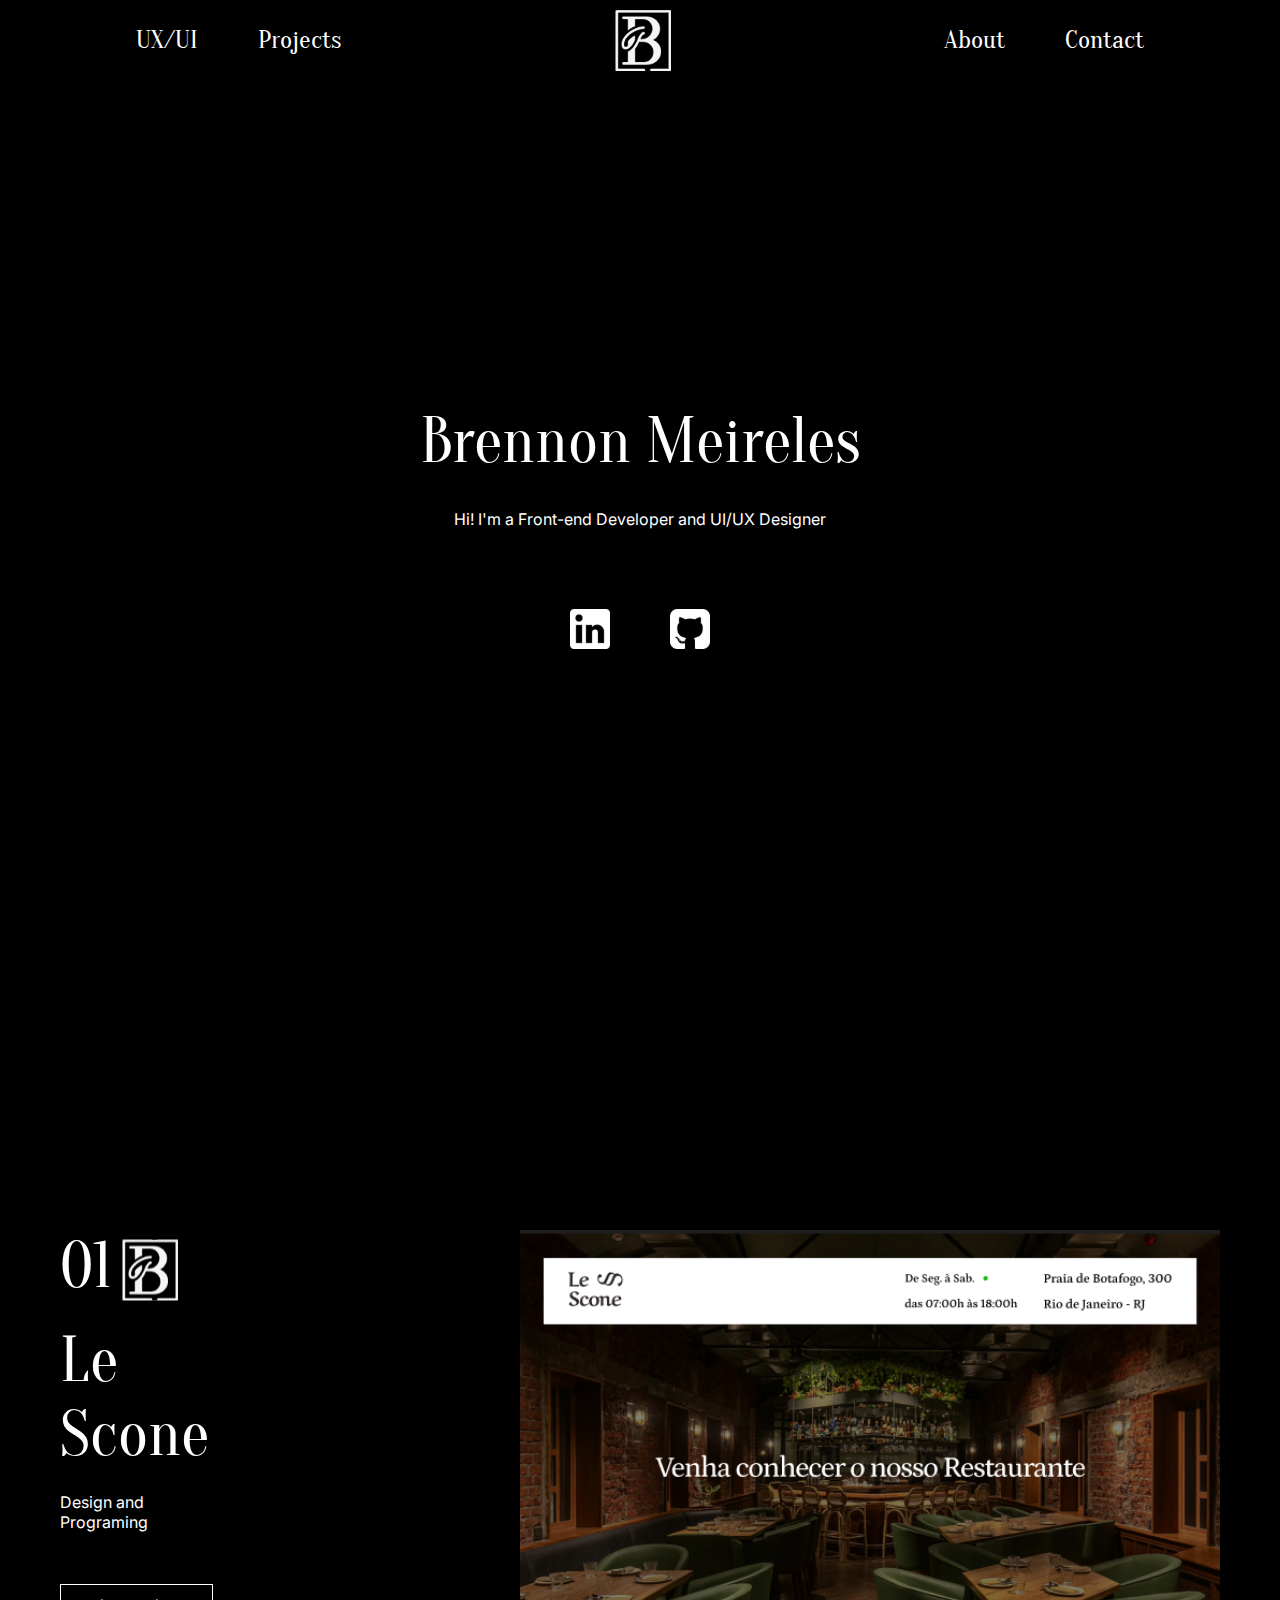
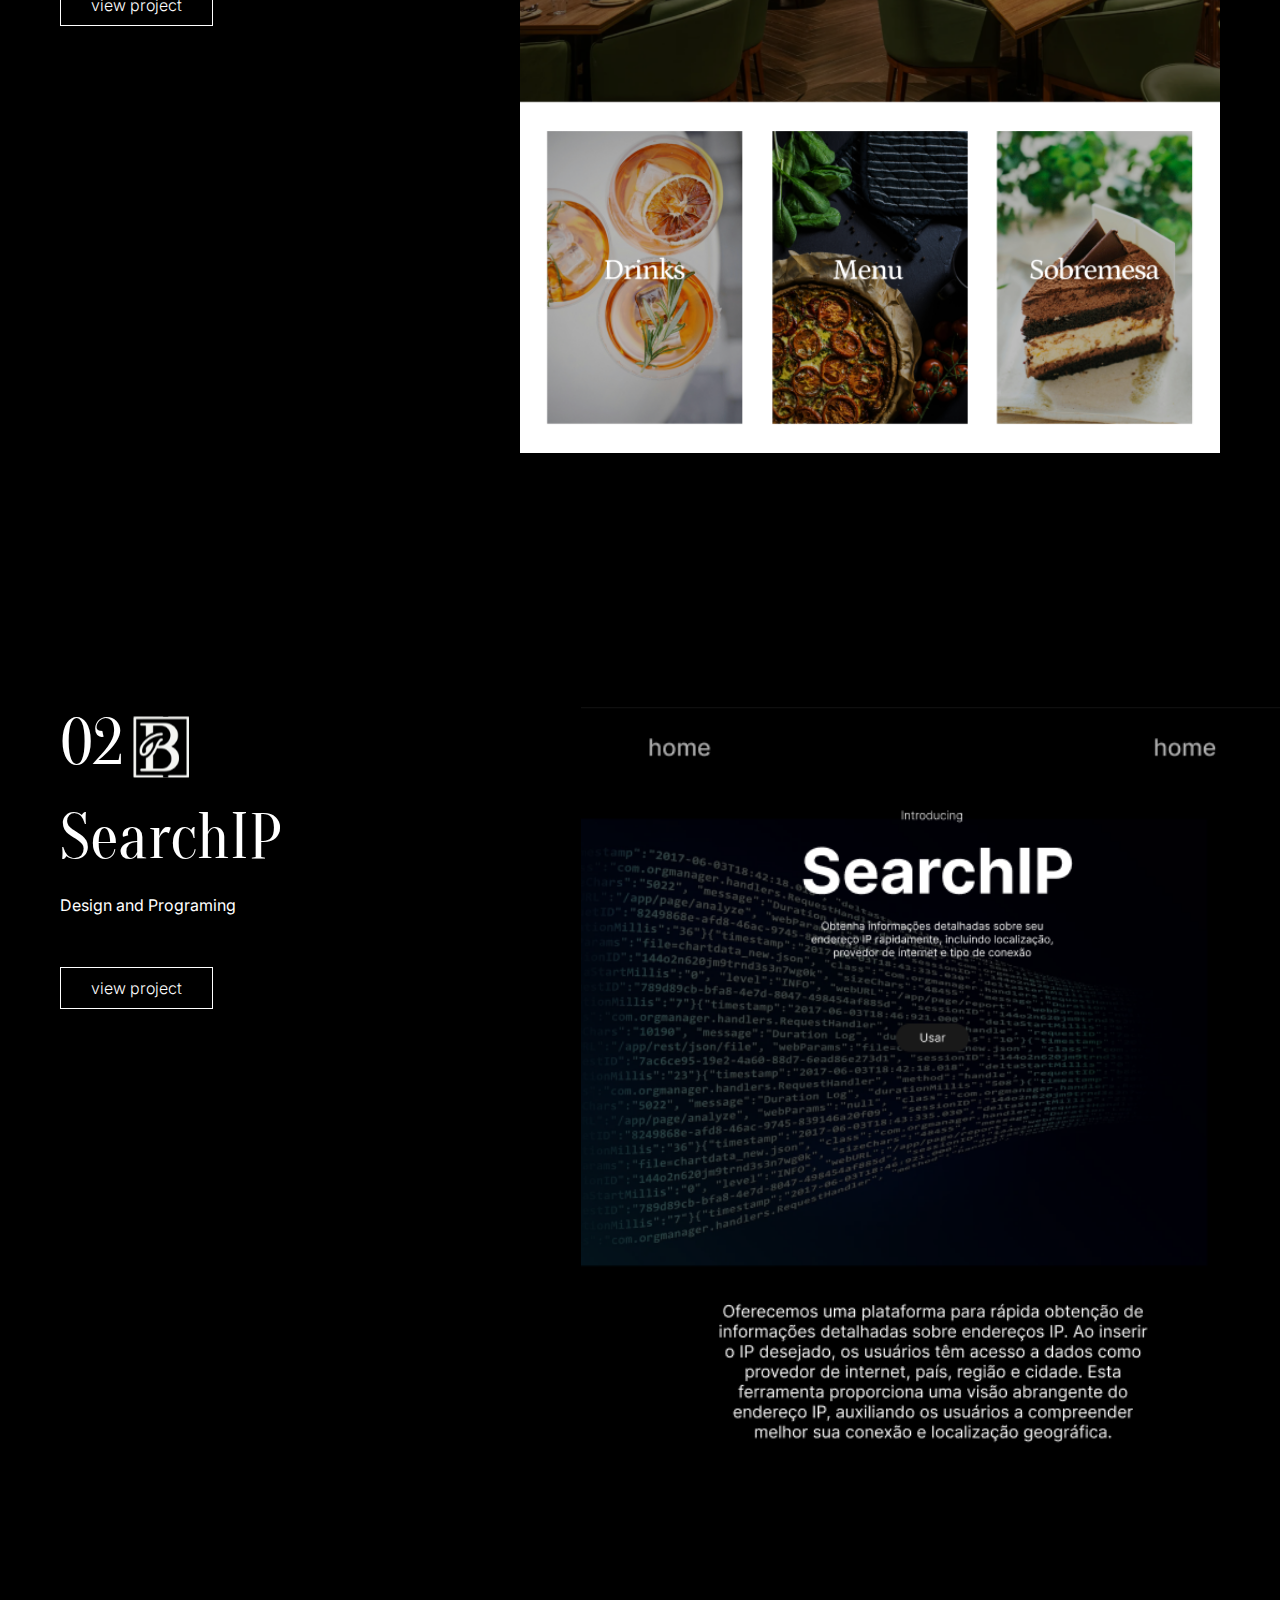
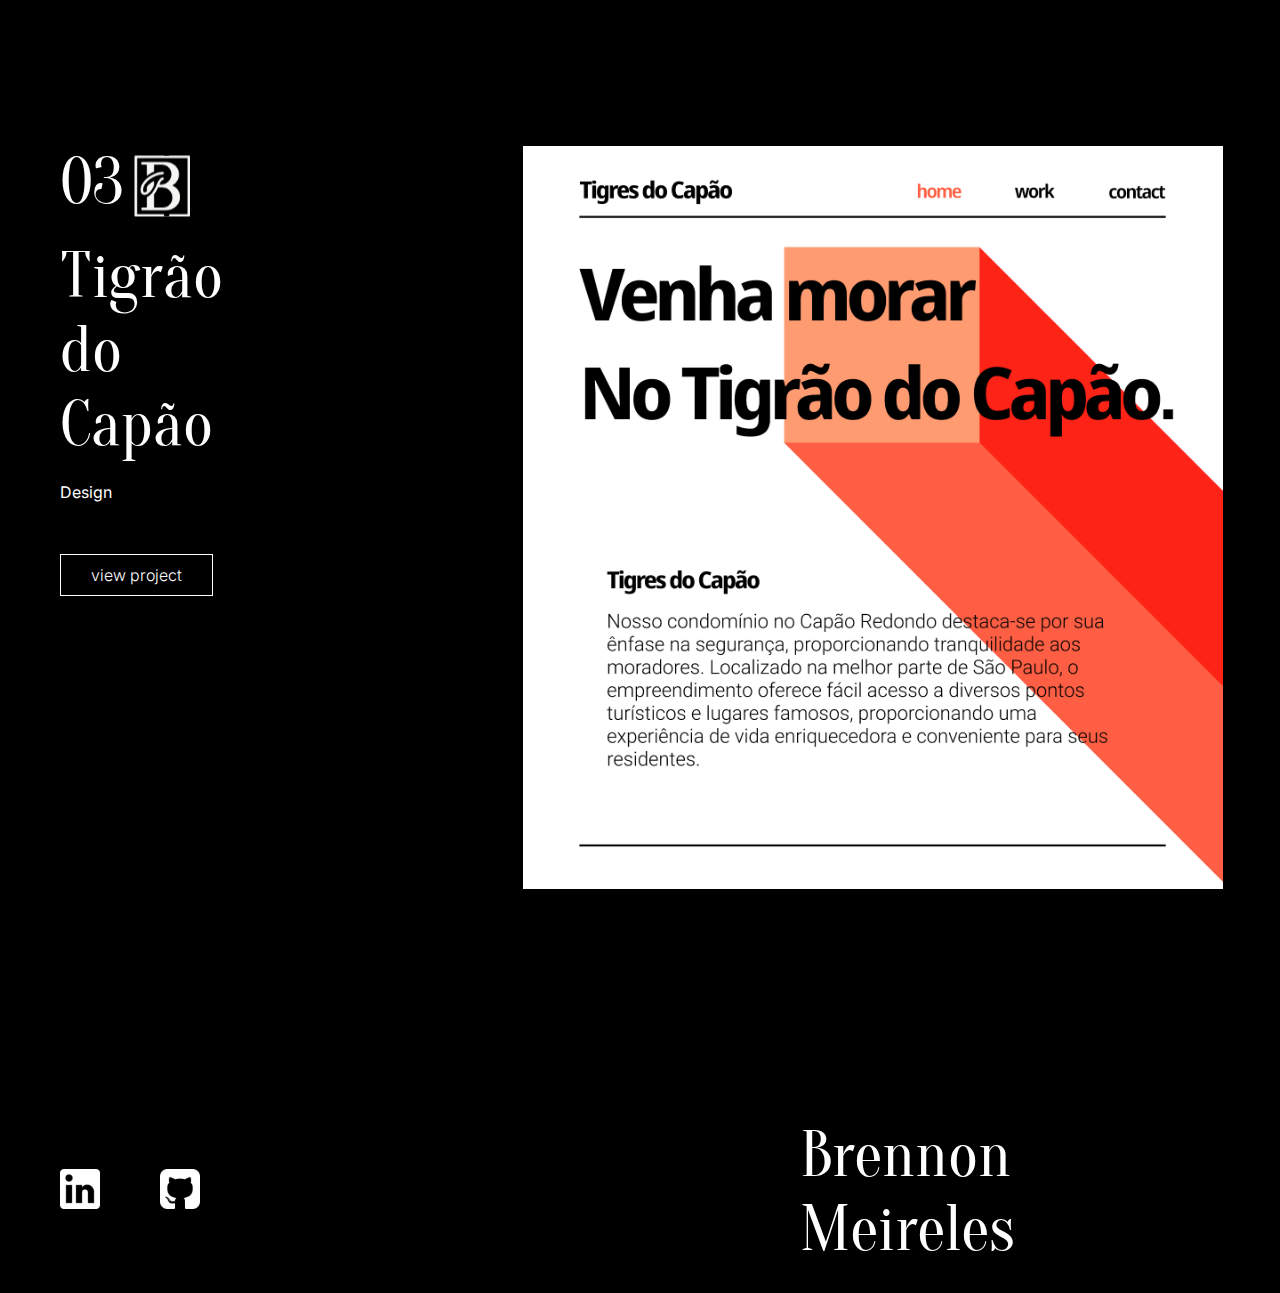
==== index.html @ 011c8585 "style: greater spacing between projects" ====
<!DOCTYPE html>
<html lang="pt-br">
<head>
    <meta charset="UTF-8">
    <meta name="viewport" content="width=device-width, initial-scale=1.0">
    <link rel="stylesheet" href="./src/css/style.css">
    <title>Brennon Meireles</title>
</head>
<body>
    <header>
        <nav>
            <ul>
                <li><a href="">UX/UI</a></li>
                <li><a href="">Projects</a></li>
            </ul>

            <img src="./src/img/logo B 1.svg" alt="logo B">

            <ul>
                <li><a href="about.html">About</a></li>
                <li><a href="">Contact</a></li>
            </ul>
        </nav>
        <section>
            <h1>Brennon Meireles</h1>
            <h4>Hi! I'm a Front-end Developer and UI/UX Designer</h4>
            <div class="img-contact">
                <a href="https://www.linkedin.com/in/brennon-meireles/" target="_blank"><img src="./src/img/linkedin-logo-white 2.svg" alt="linkedin logo"></a>
                <a href="https://github.com/BrennonMeireles"            target="_blank"><img src="./src/img/github-logo-white-2 1.svg" alt="logo github"></a>  
            </div>
        </section>
        <div class="overlay"></div>    <!-- mascara para escureecer o background -->
    </header>
    <main>
        <article>
            <section>
                <div class="project-text">
                    <div class="project-number">
                        <h2>01</h2>
                        <img src="./src/img/logo B 1.svg" alt="logo B">
                    </div>
                    <h2>Le Scone</h2>
                    <h4>Design and Programing</h4>
                    <button>view project</button>
                </div>
                <div class="print-project">
                    <img src="/src/img/le-scone-print.png" alt="print do site le-scone">
                </div>
            </section>
            <section>
                <div class="project-text">
                    <div class="project-number">
                        <h2>02</h2>
                        <img src="./src/img/logo B 1.svg" alt="logo B">
                    </div>
                    <h2>SearchIP</h2>
                    <h4>Design and Programing</h4>
                    <button>view project</button>
                </div>
                <div class="print-project">
                    <img src="/src/img/searchip-print.png" alt="print do site SearchIP">
                </div>
            </section>
            <section>
                <div class="project-text">
                    <div class="project-number">
                        <h2>03</h2>
                        <img src="./src/img/logo B 1.svg" alt="logo B">
                    </div>
                    <h2>Tigrão do Capão</h2>
                    <h4>Design</h4>
                    <button>view project</button>
                </div>
                <div class="print-project">
                    <img src="/src/img/tigrao-print.png" alt="print do site tigão do capão">
                </div>
            </section>
        </article>
    </main>
    <footer>
        <div class="img-contact">
            <a href="https://www.linkedin.com/in/brennon-meireles/" target="_blank"><img src="./src/img/linkedin-logo-white 2.svg" alt="linkedin logo"></a>
            <a href="https://github.com/BrennonMeireles"            target="_blank"><img src="./src/img/github-logo-white-2 1.svg" alt="logo github"></a>  
        </div>

        <h1>Brennon Meireles</h1>
    </footer>
</body>
</html>
---- src/css/style.css ----
/* fonts */
@import url('https://fonts.googleapis.com/css2?family=Oranienbaum&display=swap');
@import url('https://fonts.googleapis.com/css2?family=Inter:wght@100..900&family=Oranienbaum&display=swap');

*{
    margin: 0;
    padding: 0;
    box-sizing: border-box;
}

body {
    background-color: #000; 
}

/* navbar */

nav{
    display: flex;
    height: 80px;
    justify-content: space-around;
    align-items: center;
    background-color: rgba(0, 0, 0, 0.3);
    position: relative;
    z-index: 2;
}

ul{
    display: flex;
    justify-content: space-around;
    gap: 60px;
}

li , a {
    list-style: none;
    color: #fff;
    font-family: "Oranienbaum", serif;
    font-size: 26px;
    text-decoration: none;
}

/* estilo do inicio da pg */

header {
    background-image: url(/src/img/fundo-abstrato-tinta-mascararondas-azuis.gif);
    background-position: center;
    background-repeat: no-repeat;
    background-size: cover;
    position: relative;
    z-index: 1;
    margin-bottom: 100px;
}

/* mascara para escurecer o gif */
.overlay {
    position: absolute;
    top: 0;
    left: 0;
    width: 100%;
    height: 100%;
    background-color: rgba(0, 0, 0, 0.5);
    z-index: 1;
}

header > section {
    display: flex;
    flex-direction: column;
    justify-content: center;
    align-items: center;
    height: 100vh;
    position: relative;
    z-index: 3;
}

section > h1 {
    color: #fff;
    font-size: 64px;
    font-family: "Oranienbaum", serif;
    font-weight: 400;
    padding-bottom: 30px;
}

section > h4 {
    color: #fff;
    font-size: 16px;
    font-family: "Inter", sans-serif;
    font-weight: 400;
    padding-bottom: 80px;
}

.img-contact {
    display: flex;
    gap: 60px;
}


/* projetos */
article > section {
    display: flex;
    padding: 150px 60px 100px 60px;
    gap: 300px;
}

.project-number {
    display: flex;
    gap: 10px;
}

.project-number img {
    padding-bottom: 14px;
}

.project-number > h2 {
    color: #fff;
    font-size: 64px;
    font-family: "Oranienbaum", serif;
    font-weight: 400;
    padding-bottom: 20px;
}

.project-text > h2, h4 {
    color: #fff;
}

.project-text > h2 {
    font-size: 64px;
    font-family: "Oranienbaum", serif;
    font-weight: 400;
    padding-bottom: 20px;
}

.project-text > h4 {
    font-size: 16px;
    font-family: "Inter", sans-serif;
    font-weight: 400;
    padding-bottom: 20px;
}

.print-project img {
    width: 700px;
    height: auto;
}

/* botao */
button {
    display: inline-block;
    padding: 10px 30px; 
    border: 0.1em solid #fff;
    margin: 2em 0.3em 0.3em 0;
    background-color: rgb(0, 0, 0, 0);
    box-sizing: border-box;
    
    text-decoration: none;
    font-family: "Inter", sans-serif;
    font-size: 16px;
    font-weight: 300;
  
    color: #fff;
    text-align: center;
    transition: all 0.3s;
}
  
button:hover {
    color: #000;
    background-color: #fff;
}

footer{
    display: flex;
    align-items: center;
    padding: 60px;
    gap: 600px;
    height: 200px;
    background-image: url(/src/img/fundo-abstrato-tinta-mascararondas-azuis.gif);
    background-position: center;
    background-repeat: no-repeat;
    background-size: cover;
    margin-top: 100px;
}

footer > h1 {
    color: #fff;
    font-family: "Oranienbaum", serif;
    font-weight: 400;
    font-size: 64px;
}
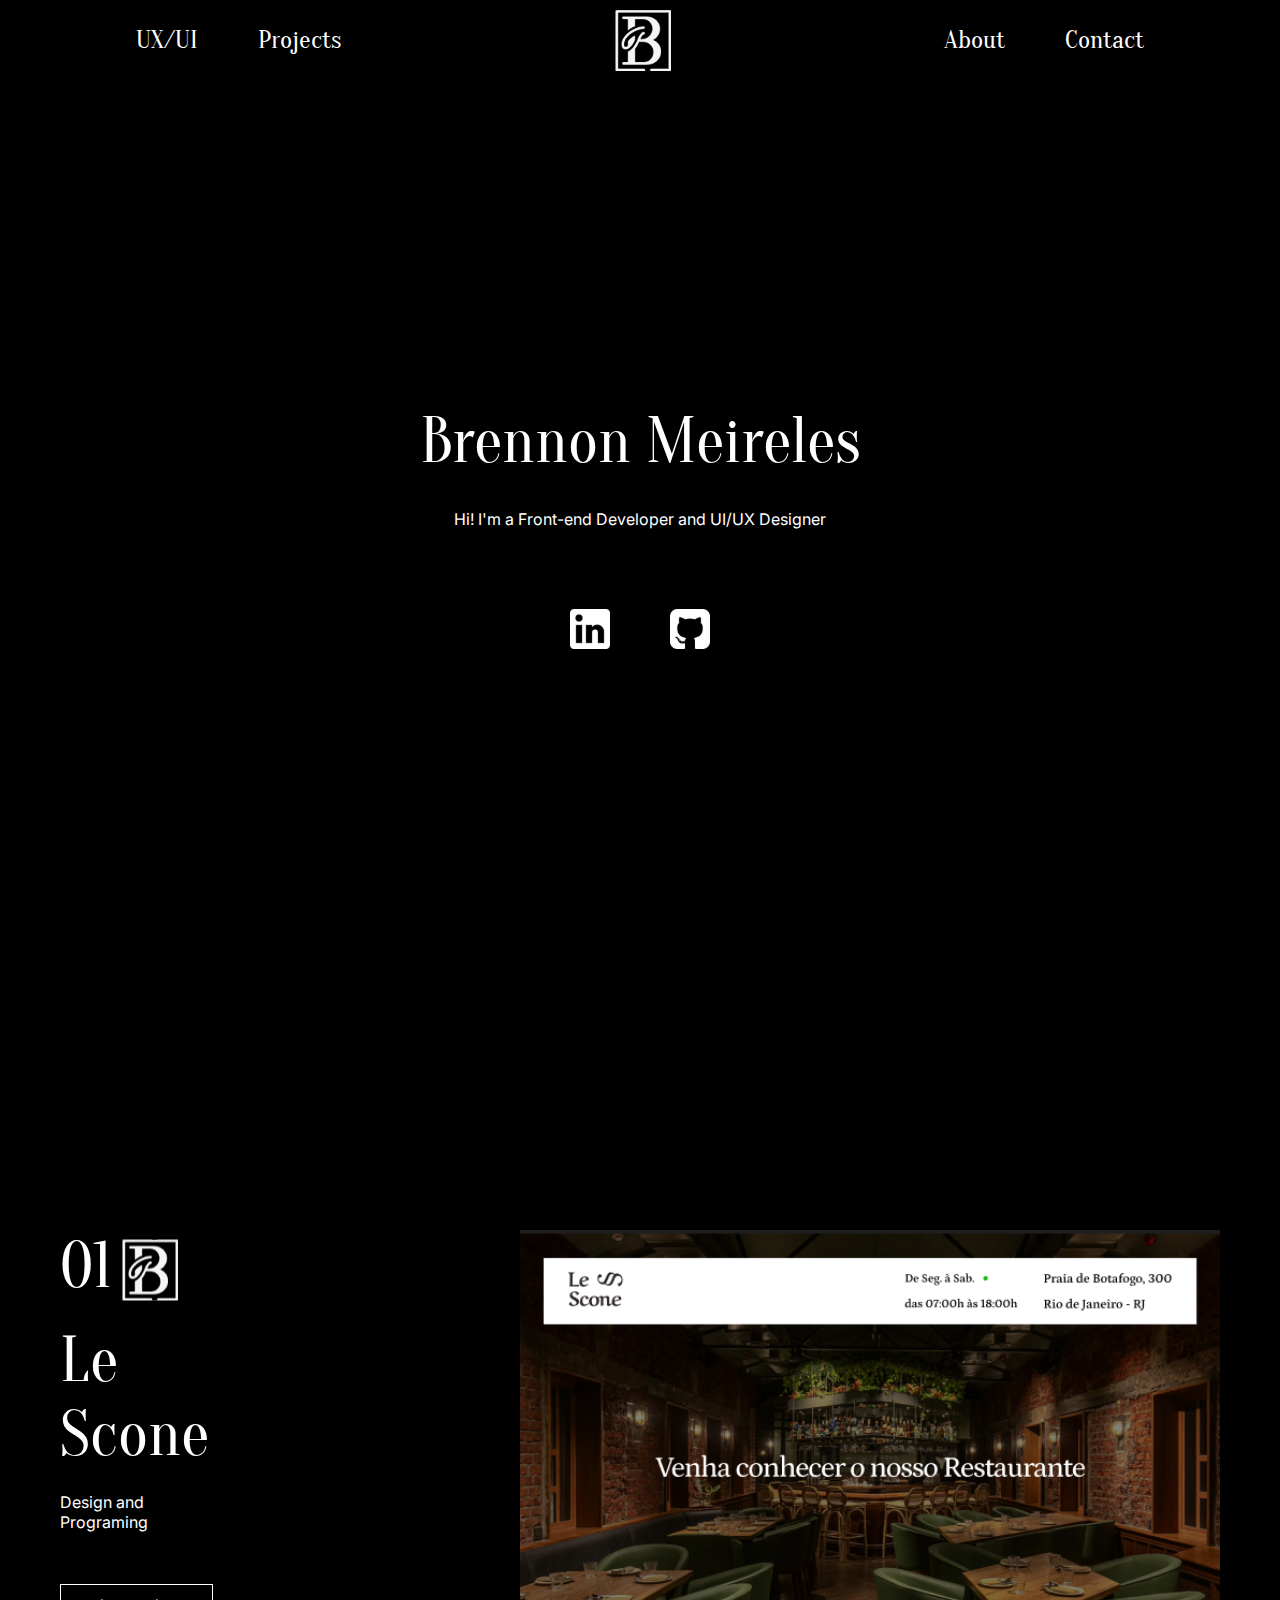
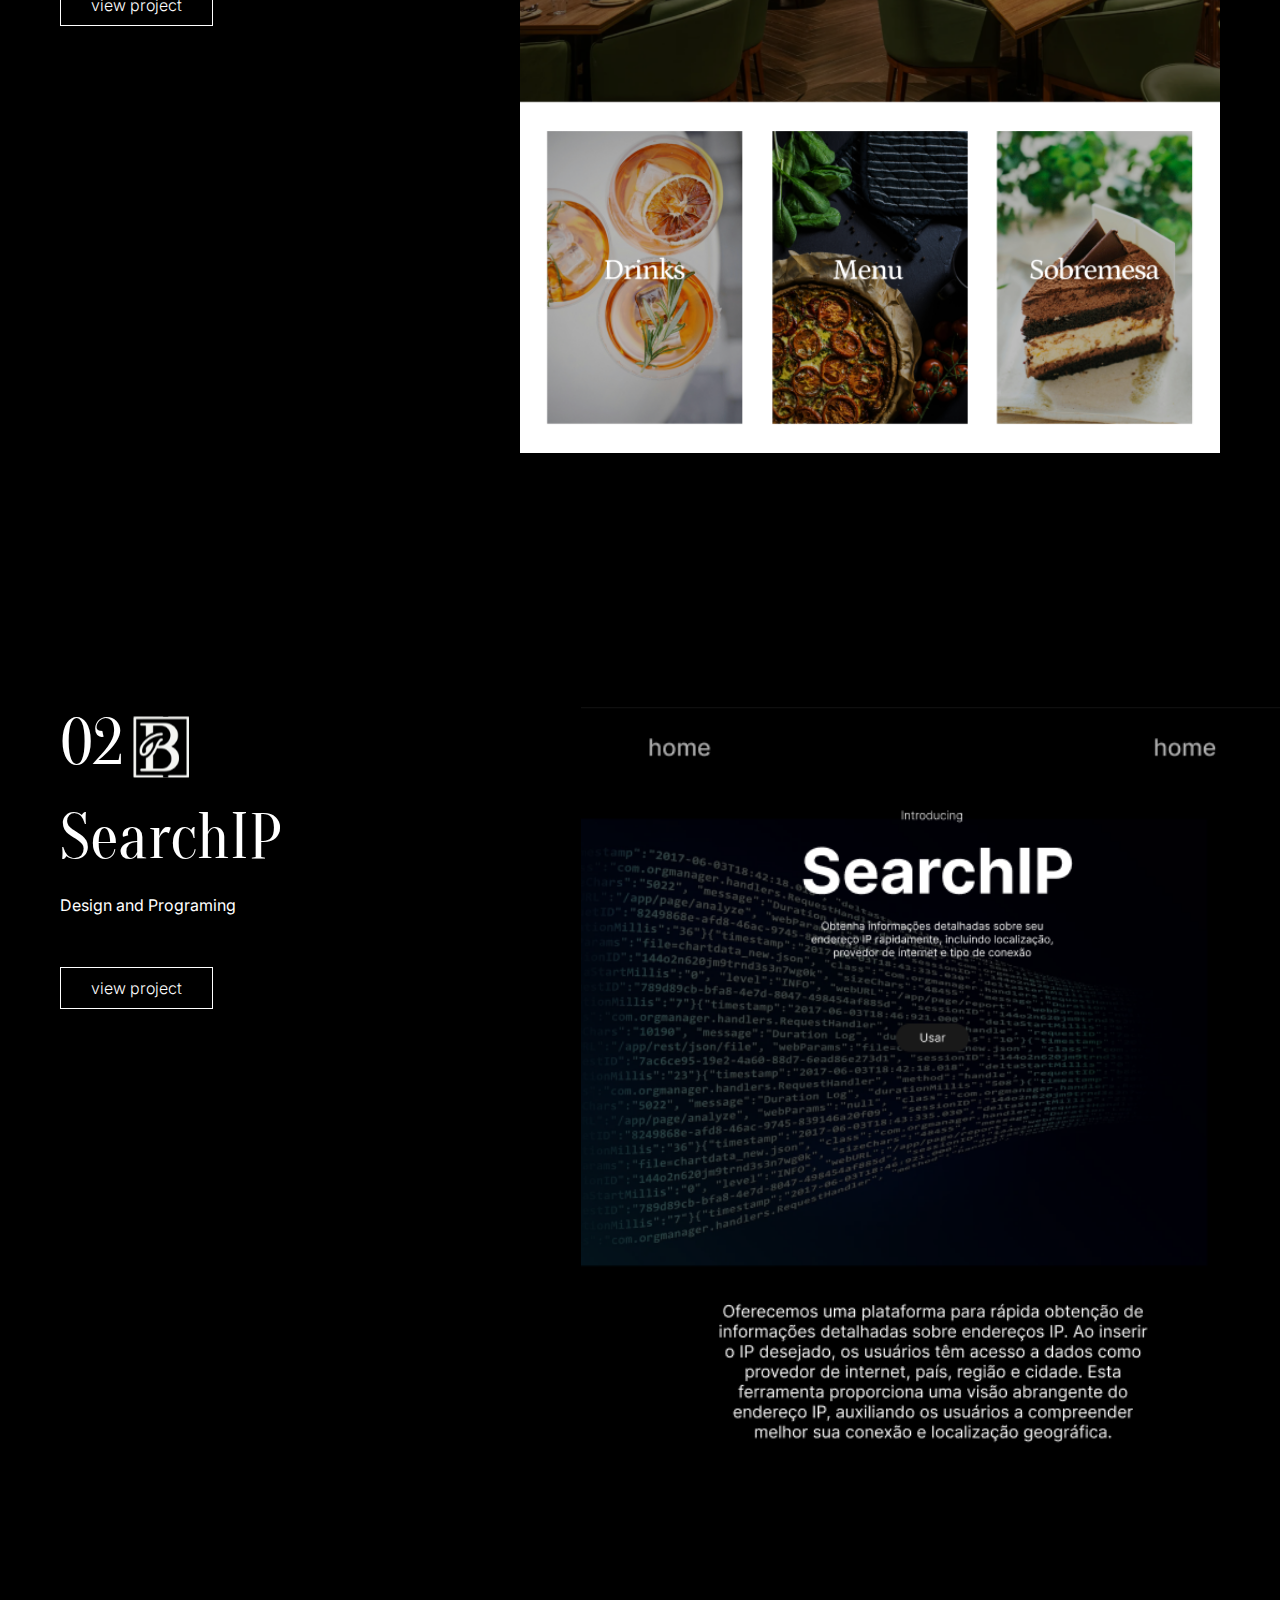
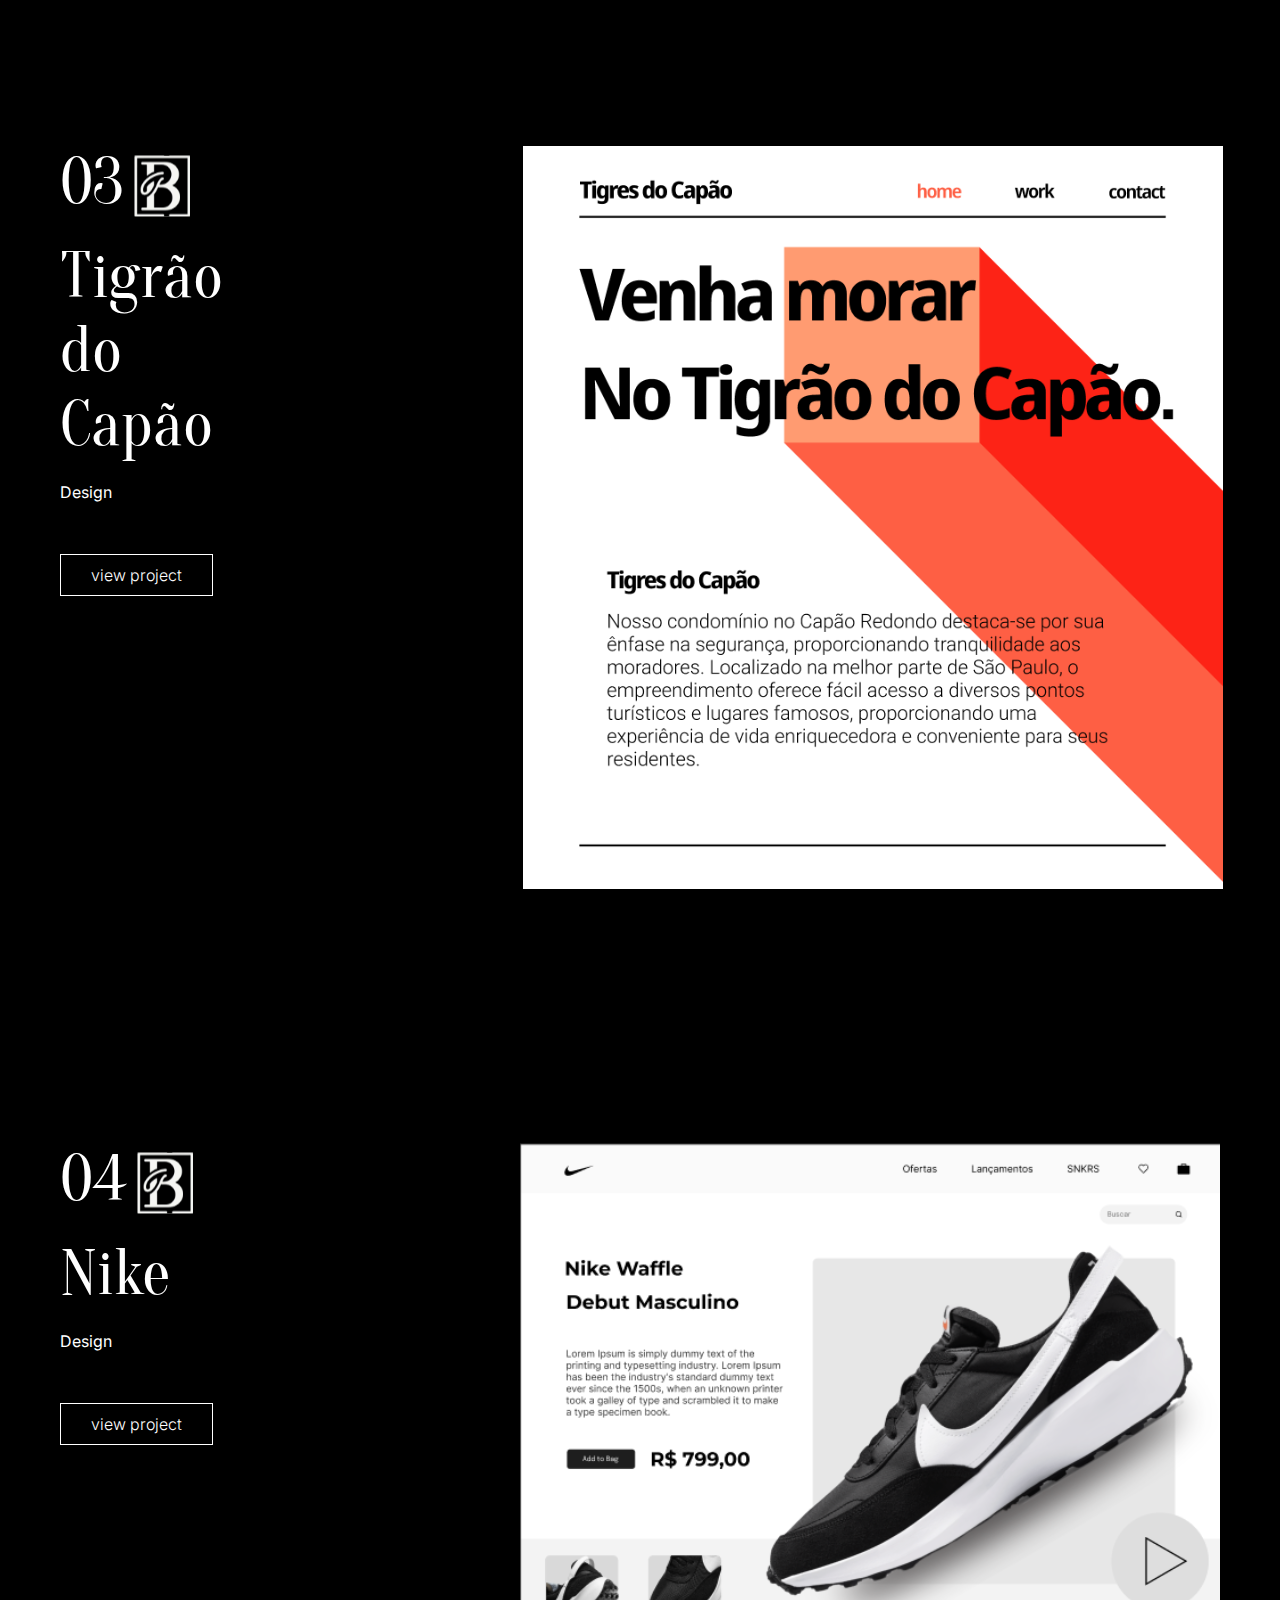
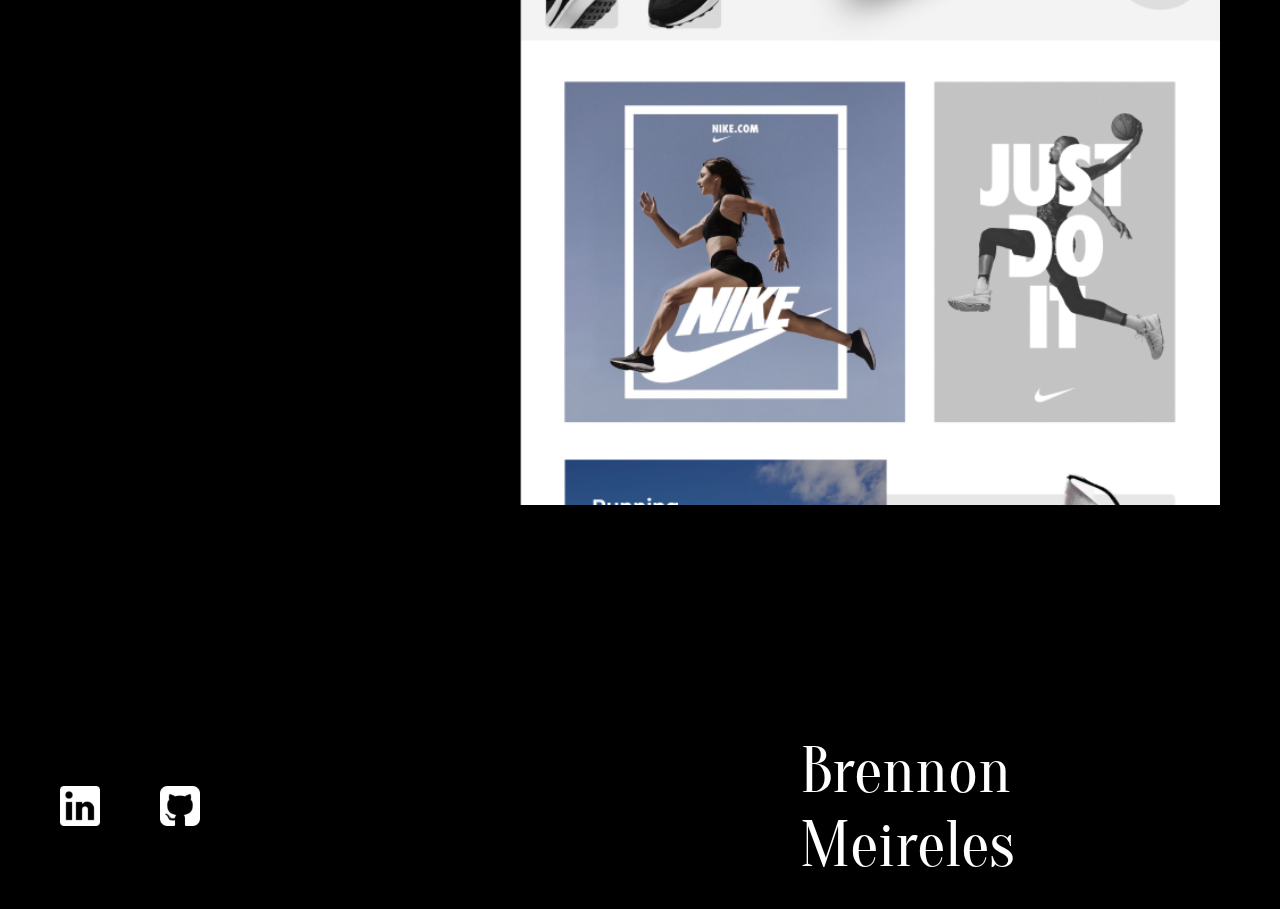
==== commit 48c8796c: "feat: created responsve" ====
--- a/index.html
+++ b/index.html
@@ -75,6 +75,20 @@
                     <img src="/src/img/tigrao-print.png" alt="print do site tigão do capão">
                 </div>
             </section>
+            <section>
+                <div class="project-text">
+                    <div class="project-number">
+                        <h2>04</h2>
+                        <img src="./src/img/logo B 1.svg" alt="logo B">
+                    </div>
+                    <h2>Nike</h2>
+                    <h4>Design</h4>
+                    <button>view project</button>
+                </div>
+                <div class="print-project">
+                    <img src="/src/img/nike-print.svg" alt="print do site Nike">
+                </div>
+            </section>
         </article>
     </main>
     <footer>
@@ -82,7 +96,6 @@
             <a href="https://www.linkedin.com/in/brennon-meireles/" target="_blank"><img src="./src/img/linkedin-logo-white 2.svg" alt="linkedin logo"></a>
             <a href="https://github.com/BrennonMeireles"            target="_blank"><img src="./src/img/github-logo-white-2 1.svg" alt="logo github"></a>  
         </div>
-
         <h1>Brennon Meireles</h1>
     </footer>
 </body>
--- a/src/css/style.css
+++ b/src/css/style.css
@@ -14,7 +14,7 @@
 
 /* navbar */
 
-nav{
+nav {
     display: flex;
     height: 80px;
     justify-content: space-around;
@@ -24,7 +24,7 @@
     z-index: 2;
 }
 
-ul{
+nav > ul {
     display: flex;
     justify-content: space-around;
     gap: 60px;
@@ -96,6 +96,7 @@
 /* projetos */
 article > section {
     display: flex;
+    justify-content: space-between;
     padding: 150px 60px 100px 60px;
     gap: 300px;
 }
@@ -167,6 +168,7 @@
 footer{
     display: flex;
     align-items: center;
+    justify-content: space-between;
     padding: 60px;
     gap: 600px;
     height: 200px;
@@ -184,3 +186,94 @@
     font-size: 64px;
 }
 
+@media only screen and (min-width: 1400px) {
+    .print-project img {
+        width: 800px;
+    }
+}
+
+@media only screen and (max-width: 600px) {
+    
+    nav > img {
+        width: 40px;
+    }
+
+    nav {
+        padding: 10px;
+    }
+
+    nav > ul {
+        gap: 30px;
+    }
+    
+    li , a {
+        font-size: 16px;
+    }
+
+    section > h1 {
+        font-size: 48px;
+        padding-bottom: 30px;
+    }
+    
+    section > h4 {
+        font-size: 12px;
+        padding-bottom: 80px;
+    }
+    
+    .img-contact {
+        display: flex;
+        gap: 60px;
+    }
+
+    article > section {
+        flex-direction: column;
+        justify-content: center;
+        align-items: center;
+        padding: 60px 30px;
+        gap: 100px;
+    }
+
+    .project-number img {
+        width: 40px;
+    }
+    
+    .project-number > h2 {
+        font-size: 48px;
+    }
+
+    .print-project img {
+        width: 320px;
+    }
+
+    .project-text > h2 {
+        font-size: 48px;
+        padding-bottom: 20px;
+    }
+
+    .project-text {
+        display: flex;
+        flex-direction: column;
+        justify-content: center;
+        align-items: center;
+    }
+
+    footer{
+        width: 100%;
+        padding: 30px;
+        gap: 0;
+        height: 100px;
+        margin-top: 50px;
+    }
+    
+    footer > h1 {
+        font-size: 20px;
+    }
+
+    footer > .img-contact {
+        gap: 30px;
+    }
+
+    footer > .img-contact img {
+        width: 30px;
+    }
+}
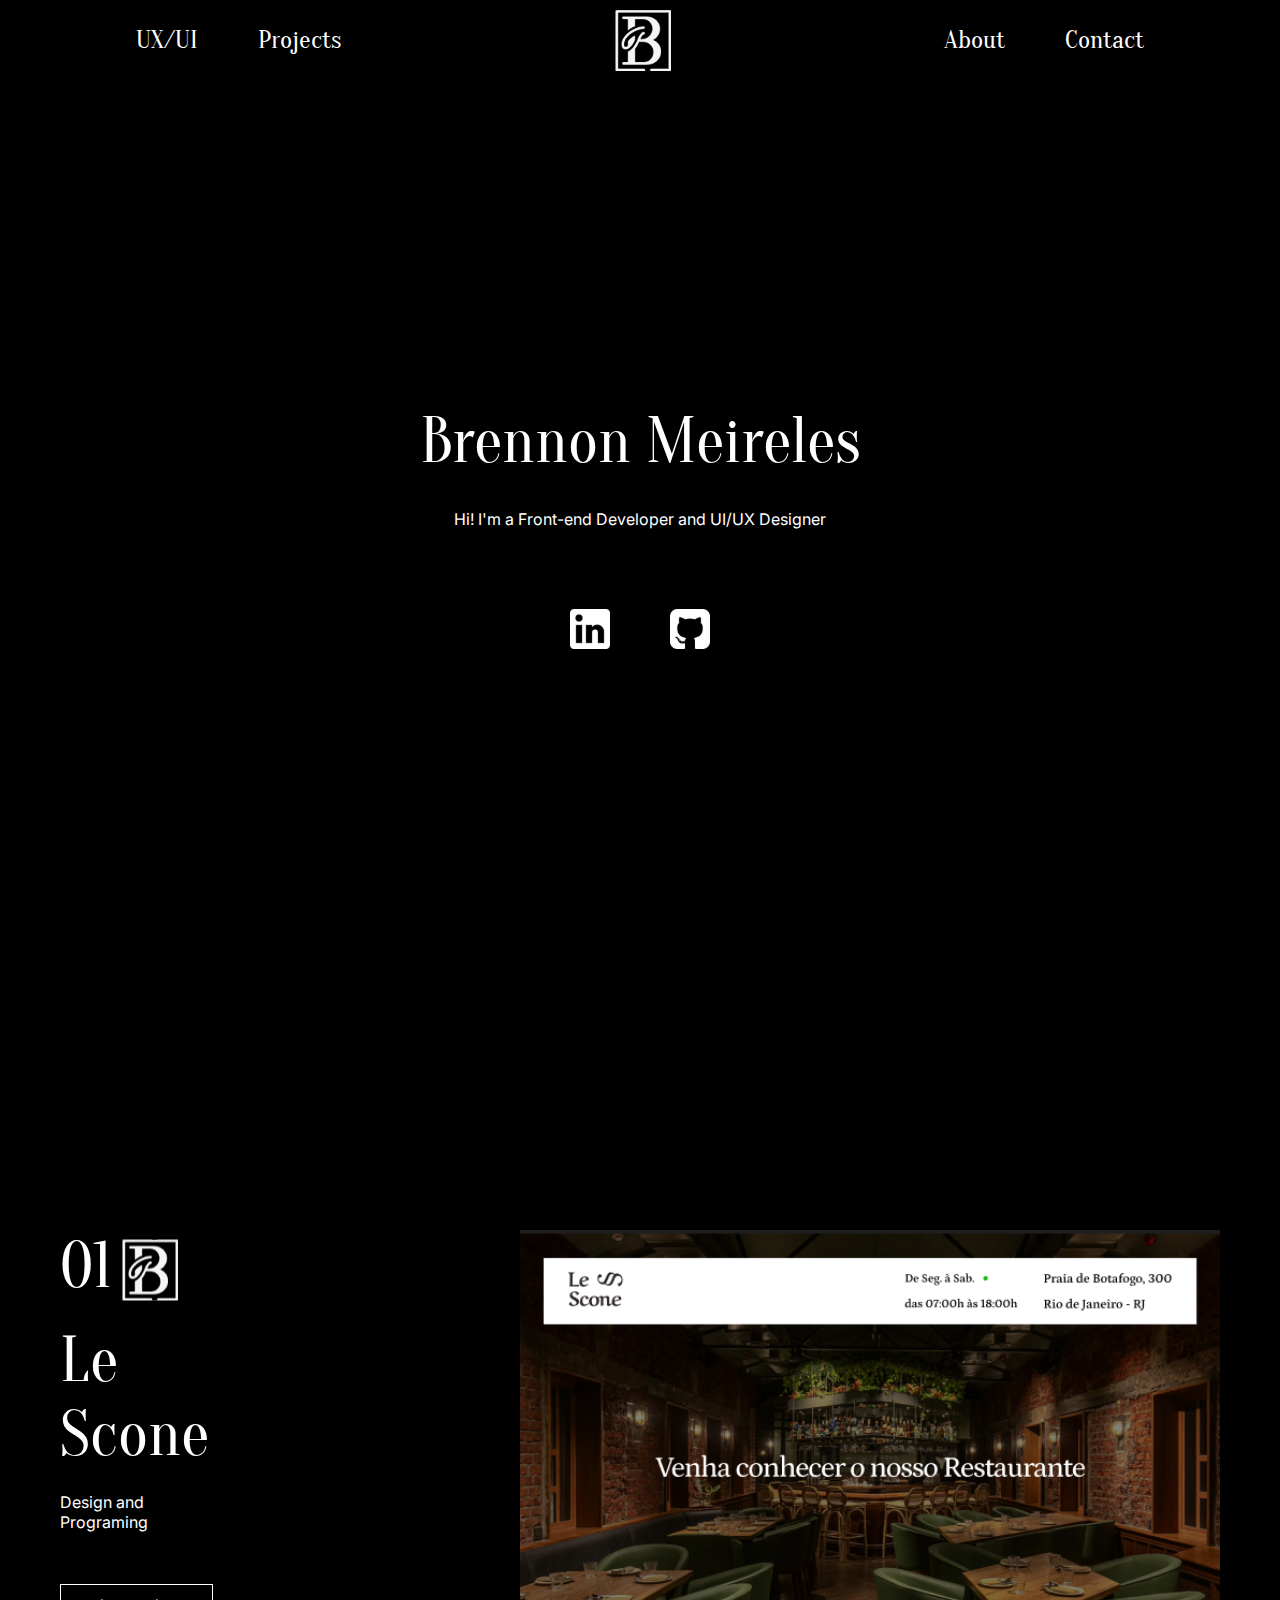
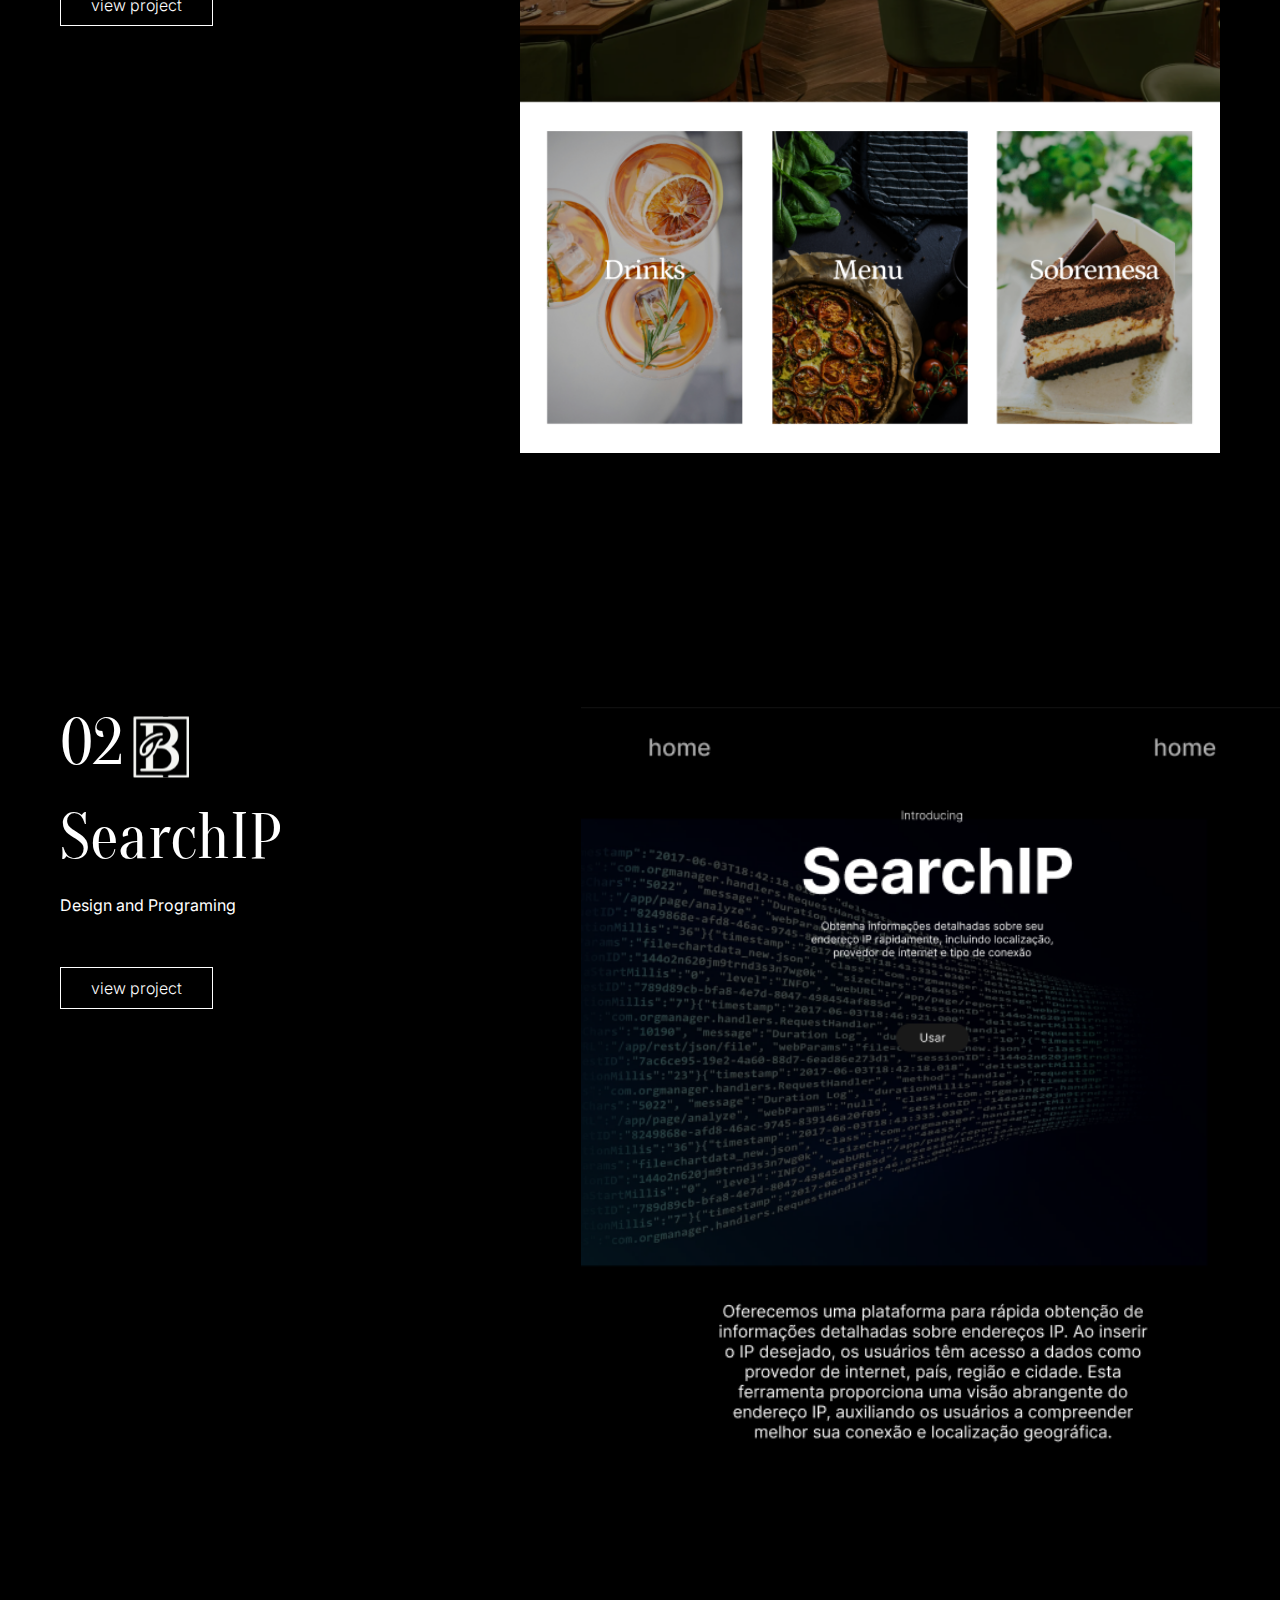
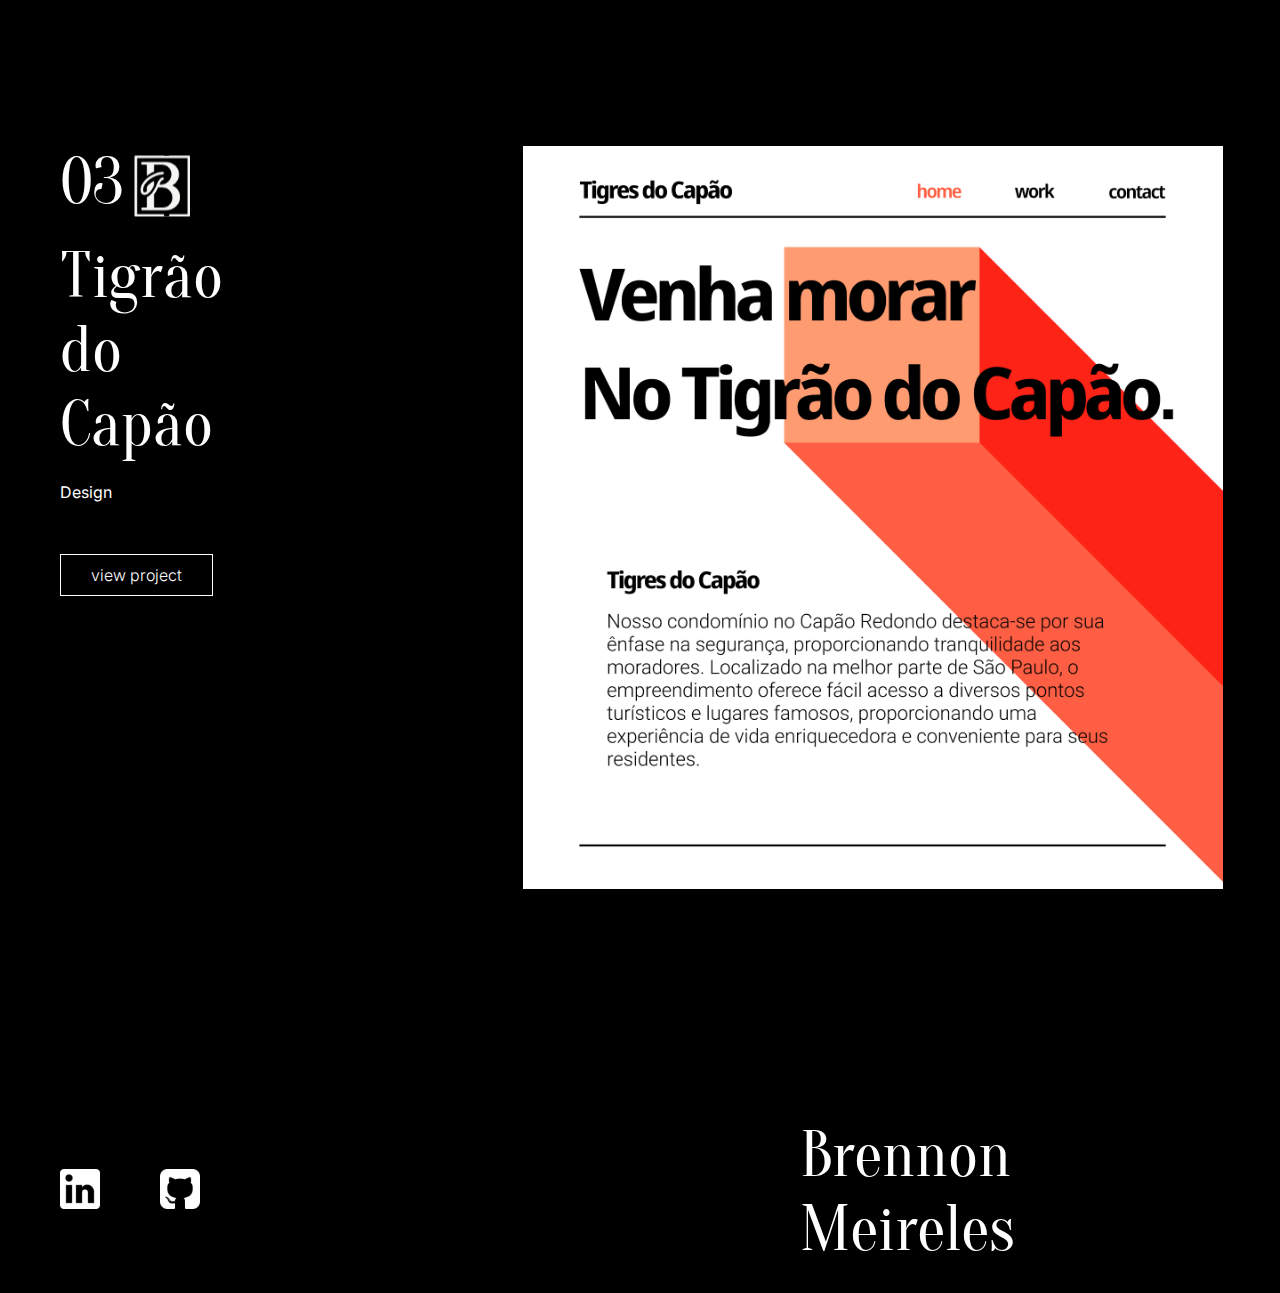
==== commit ca41b656: "Merge pull request #5 from BrennonMeireles/feat/footer" ====
--- a/index.html
+++ b/index.html
@@ -75,20 +75,6 @@
                     <img src="/src/img/tigrao-print.png" alt="print do site tigão do capão">
                 </div>
             </section>
-            <section>
-                <div class="project-text">
-                    <div class="project-number">
-                        <h2>04</h2>
-                        <img src="./src/img/logo B 1.svg" alt="logo B">
-                    </div>
-                    <h2>Nike</h2>
-                    <h4>Design</h4>
-                    <button>view project</button>
-                </div>
-                <div class="print-project">
-                    <img src="/src/img/nike-print.svg" alt="print do site Nike">
-                </div>
-            </section>
         </article>
     </main>
     <footer>
@@ -96,6 +82,7 @@
             <a href="https://www.linkedin.com/in/brennon-meireles/" target="_blank"><img src="./src/img/linkedin-logo-white 2.svg" alt="linkedin logo"></a>
             <a href="https://github.com/BrennonMeireles"            target="_blank"><img src="./src/img/github-logo-white-2 1.svg" alt="logo github"></a>  
         </div>
+
         <h1>Brennon Meireles</h1>
     </footer>
 </body>
--- a/src/css/style.css
+++ b/src/css/style.css
@@ -14,7 +14,7 @@
 
 /* navbar */
 
-nav {
+nav{
     display: flex;
     height: 80px;
     justify-content: space-around;
@@ -24,7 +24,7 @@
     z-index: 2;
 }
 
-nav > ul {
+ul{
     display: flex;
     justify-content: space-around;
     gap: 60px;
@@ -96,7 +96,6 @@
 /* projetos */
 article > section {
     display: flex;
-    justify-content: space-between;
     padding: 150px 60px 100px 60px;
     gap: 300px;
 }
@@ -168,7 +167,6 @@
 footer{
     display: flex;
     align-items: center;
-    justify-content: space-between;
     padding: 60px;
     gap: 600px;
     height: 200px;
@@ -186,94 +184,3 @@
     font-size: 64px;
 }
 
-@media only screen and (min-width: 1400px) {
-    .print-project img {
-        width: 800px;
-    }
-}
-
-@media only screen and (max-width: 600px) {
-    
-    nav > img {
-        width: 40px;
-    }
-
-    nav {
-        padding: 10px;
-    }
-
-    nav > ul {
-        gap: 30px;
-    }
-    
-    li , a {
-        font-size: 16px;
-    }
-
-    section > h1 {
-        font-size: 48px;
-        padding-bottom: 30px;
-    }
-    
-    section > h4 {
-        font-size: 12px;
-        padding-bottom: 80px;
-    }
-    
-    .img-contact {
-        display: flex;
-        gap: 60px;
-    }
-
-    article > section {
-        flex-direction: column;
-        justify-content: center;
-        align-items: center;
-        padding: 60px 30px;
-        gap: 100px;
-    }
-
-    .project-number img {
-        width: 40px;
-    }
-    
-    .project-number > h2 {
-        font-size: 48px;
-    }
-
-    .print-project img {
-        width: 320px;
-    }
-
-    .project-text > h2 {
-        font-size: 48px;
-        padding-bottom: 20px;
-    }
-
-    .project-text {
-        display: flex;
-        flex-direction: column;
-        justify-content: center;
-        align-items: center;
-    }
-
-    footer{
-        width: 100%;
-        padding: 30px;
-        gap: 0;
-        height: 100px;
-        margin-top: 50px;
-    }
-    
-    footer > h1 {
-        font-size: 20px;
-    }
-
-    footer > .img-contact {
-        gap: 30px;
-    }
-
-    footer > .img-contact img {
-        width: 30px;
-    }
-}
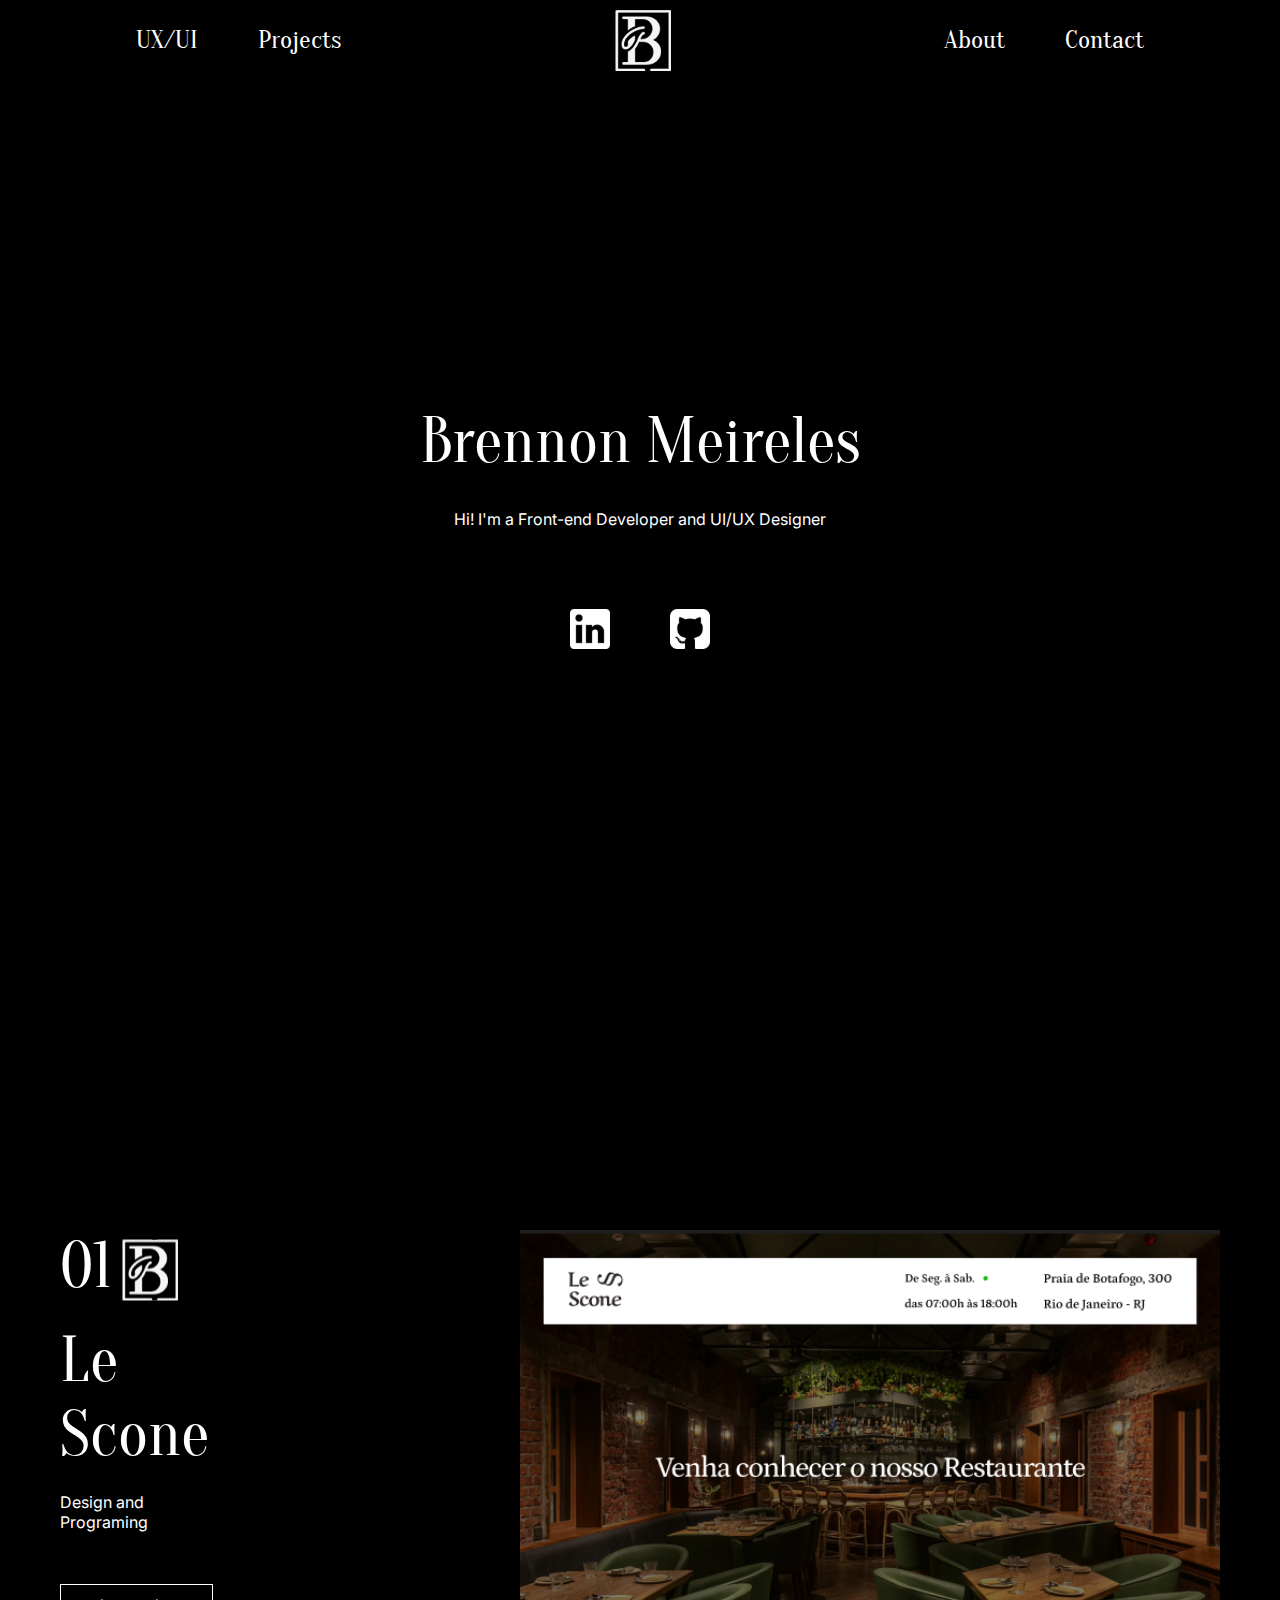
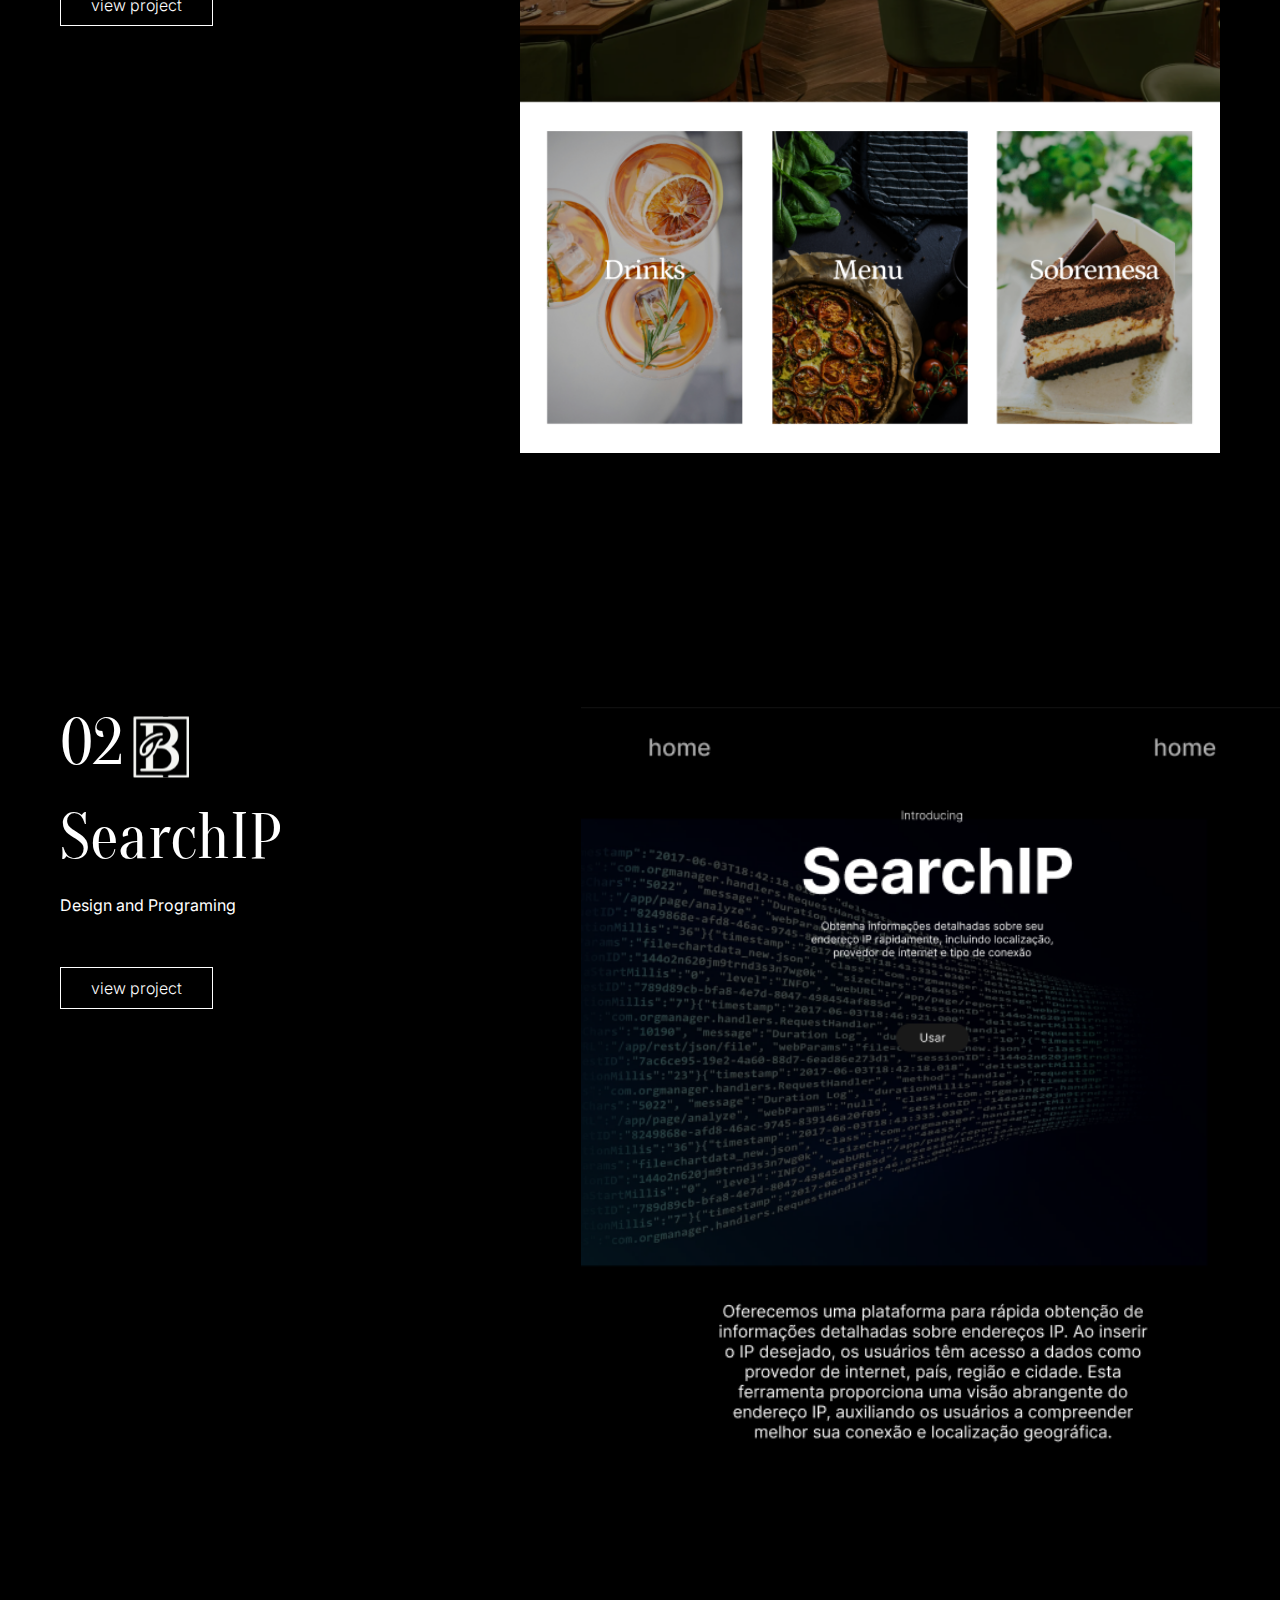
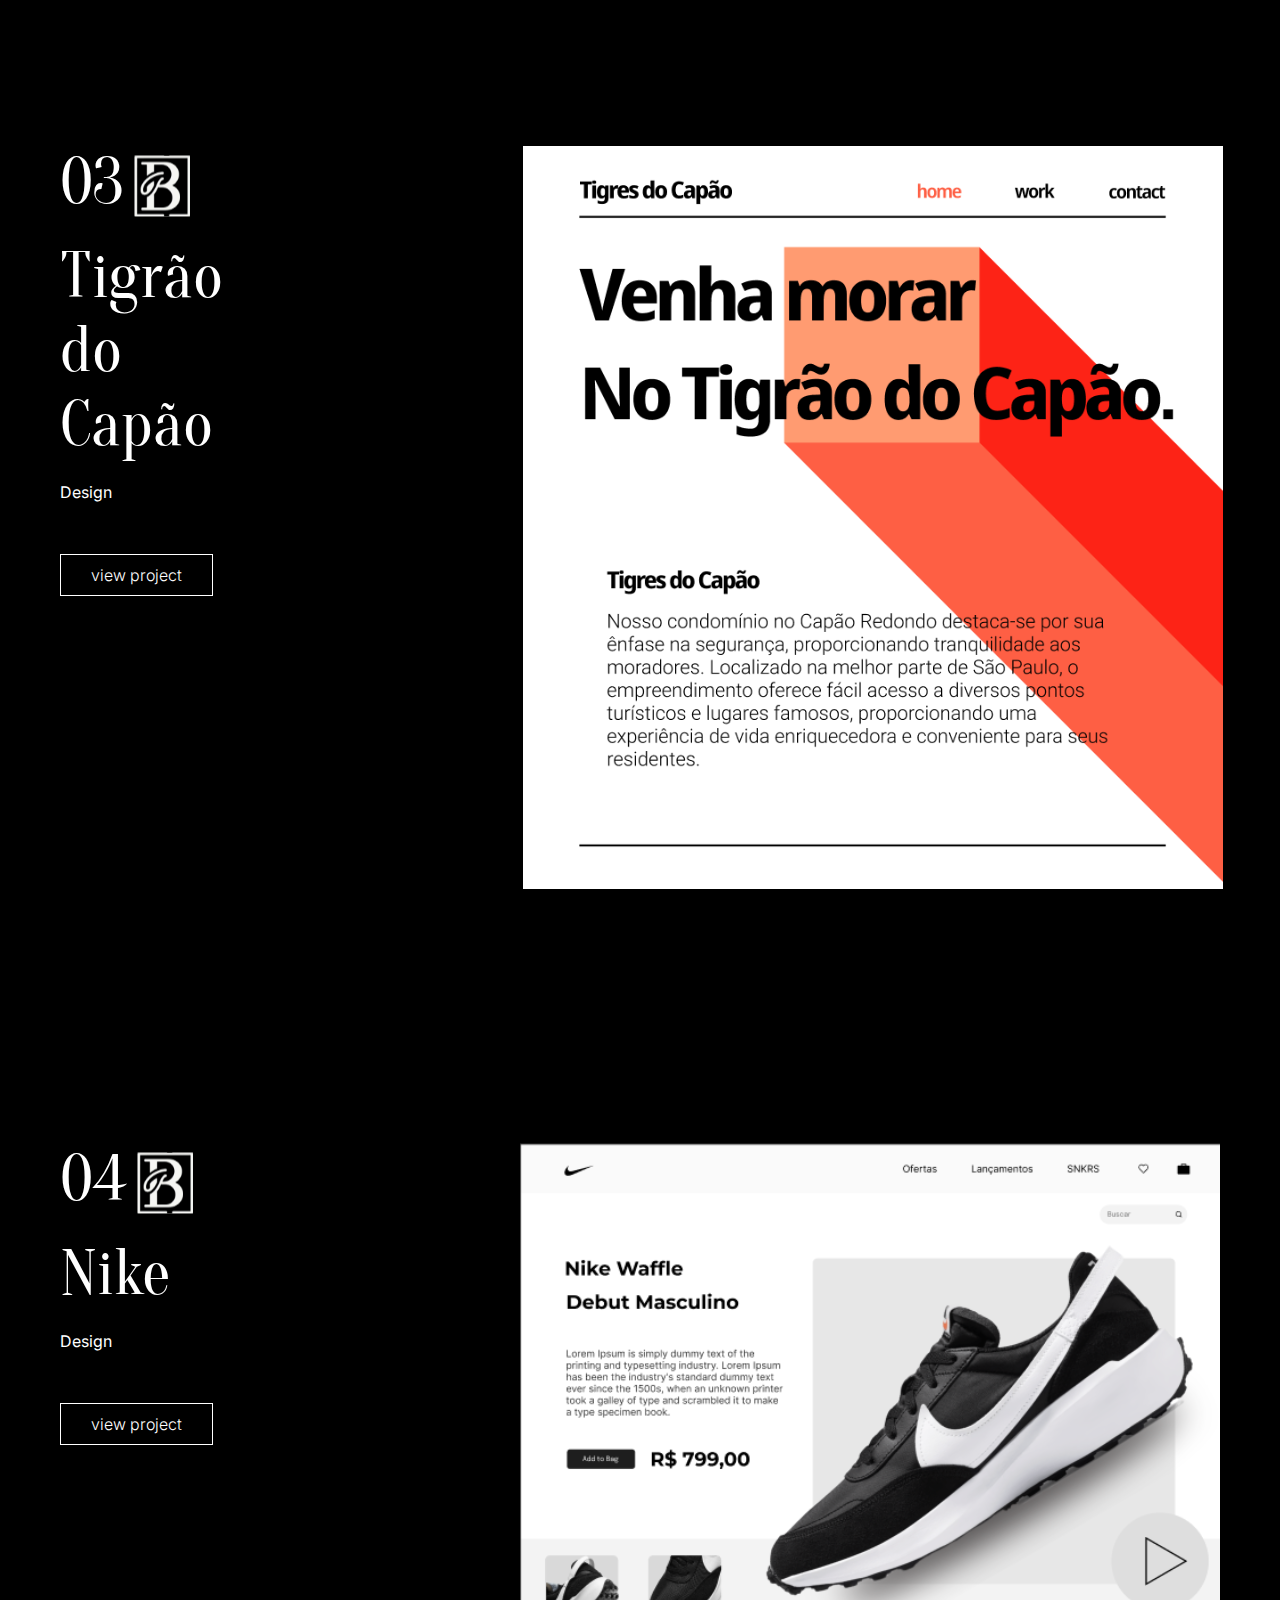
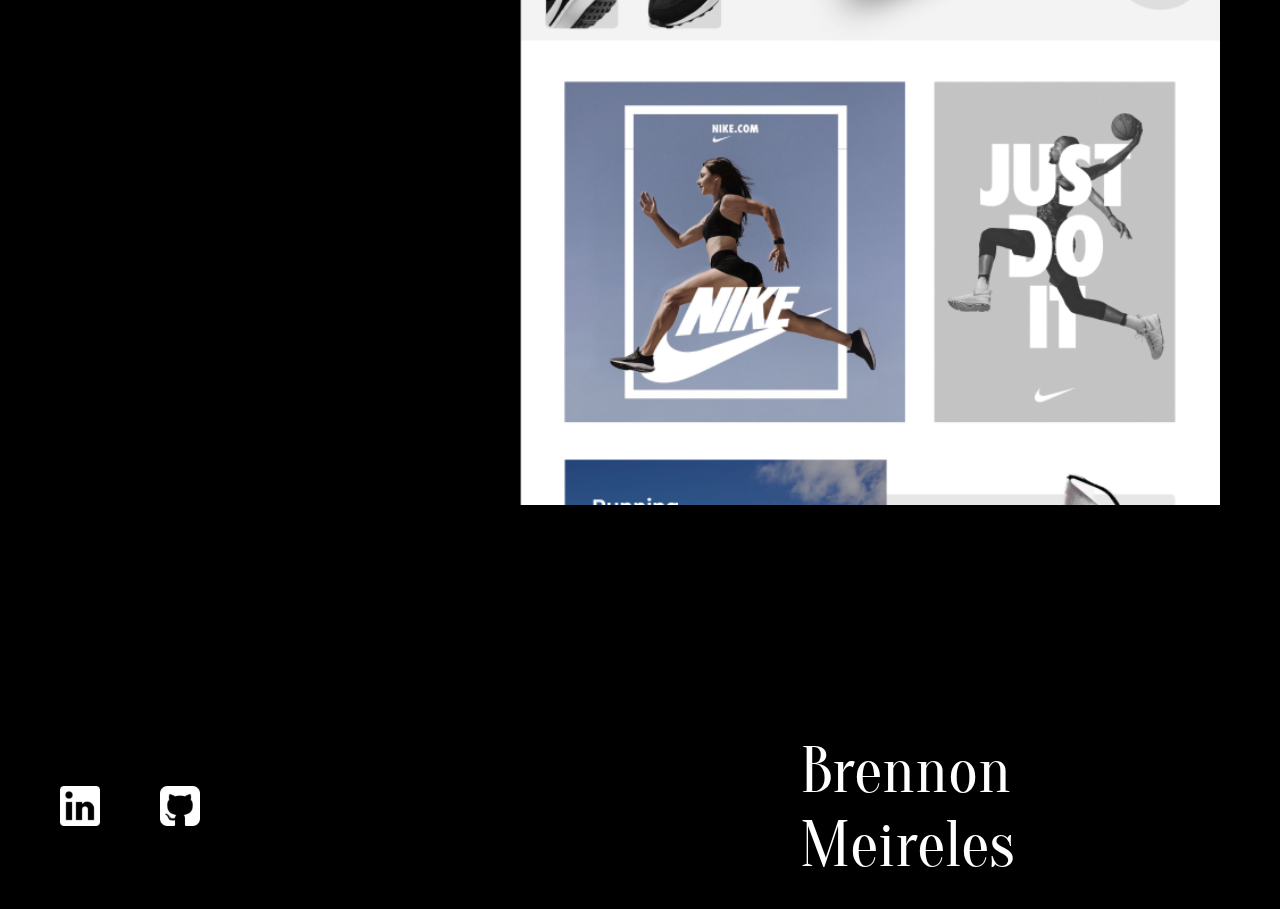
==== commit 1a3b8dc7: "Merge pull request #6 from BrennonMeireles/feat/responsive" ====
--- a/index.html
+++ b/index.html
@@ -75,6 +75,20 @@
                     <img src="/src/img/tigrao-print.png" alt="print do site tigão do capão">
                 </div>
             </section>
+            <section>
+                <div class="project-text">
+                    <div class="project-number">
+                        <h2>04</h2>
+                        <img src="./src/img/logo B 1.svg" alt="logo B">
+                    </div>
+                    <h2>Nike</h2>
+                    <h4>Design</h4>
+                    <button>view project</button>
+                </div>
+                <div class="print-project">
+                    <img src="/src/img/nike-print.svg" alt="print do site Nike">
+                </div>
+            </section>
         </article>
     </main>
     <footer>
@@ -82,7 +96,6 @@
             <a href="https://www.linkedin.com/in/brennon-meireles/" target="_blank"><img src="./src/img/linkedin-logo-white 2.svg" alt="linkedin logo"></a>
             <a href="https://github.com/BrennonMeireles"            target="_blank"><img src="./src/img/github-logo-white-2 1.svg" alt="logo github"></a>  
         </div>
-
         <h1>Brennon Meireles</h1>
     </footer>
 </body>
--- a/src/css/style.css
+++ b/src/css/style.css
@@ -14,7 +14,7 @@
 
 /* navbar */
 
-nav{
+nav {
     display: flex;
     height: 80px;
     justify-content: space-around;
@@ -24,7 +24,7 @@
     z-index: 2;
 }
 
-ul{
+nav > ul {
     display: flex;
     justify-content: space-around;
     gap: 60px;
@@ -96,6 +96,7 @@
 /* projetos */
 article > section {
     display: flex;
+    justify-content: space-between;
     padding: 150px 60px 100px 60px;
     gap: 300px;
 }
@@ -167,6 +168,7 @@
 footer{
     display: flex;
     align-items: center;
+    justify-content: space-between;
     padding: 60px;
     gap: 600px;
     height: 200px;
@@ -184,3 +186,94 @@
     font-size: 64px;
 }
 
+@media only screen and (min-width: 1400px) {
+    .print-project img {
+        width: 800px;
+    }
+}
+
+@media only screen and (max-width: 600px) {
+    
+    nav > img {
+        width: 40px;
+    }
+
+    nav {
+        padding: 10px;
+    }
+
+    nav > ul {
+        gap: 30px;
+    }
+    
+    li , a {
+        font-size: 16px;
+    }
+
+    section > h1 {
+        font-size: 48px;
+        padding-bottom: 30px;
+    }
+    
+    section > h4 {
+        font-size: 12px;
+        padding-bottom: 80px;
+    }
+    
+    .img-contact {
+        display: flex;
+        gap: 60px;
+    }
+
+    article > section {
+        flex-direction: column;
+        justify-content: center;
+        align-items: center;
+        padding: 60px 30px;
+        gap: 100px;
+    }
+
+    .project-number img {
+        width: 40px;
+    }
+    
+    .project-number > h2 {
+        font-size: 48px;
+    }
+
+    .print-project img {
+        width: 320px;
+    }
+
+    .project-text > h2 {
+        font-size: 48px;
+        padding-bottom: 20px;
+    }
+
+    .project-text {
+        display: flex;
+        flex-direction: column;
+        justify-content: center;
+        align-items: center;
+    }
+
+    footer{
+        width: 100%;
+        padding: 30px;
+        gap: 0;
+        height: 100px;
+        margin-top: 50px;
+    }
+    
+    footer > h1 {
+        font-size: 20px;
+    }
+
+    footer > .img-contact {
+        gap: 30px;
+    }
+
+    footer > .img-contact img {
+        width: 30px;
+    }
+}
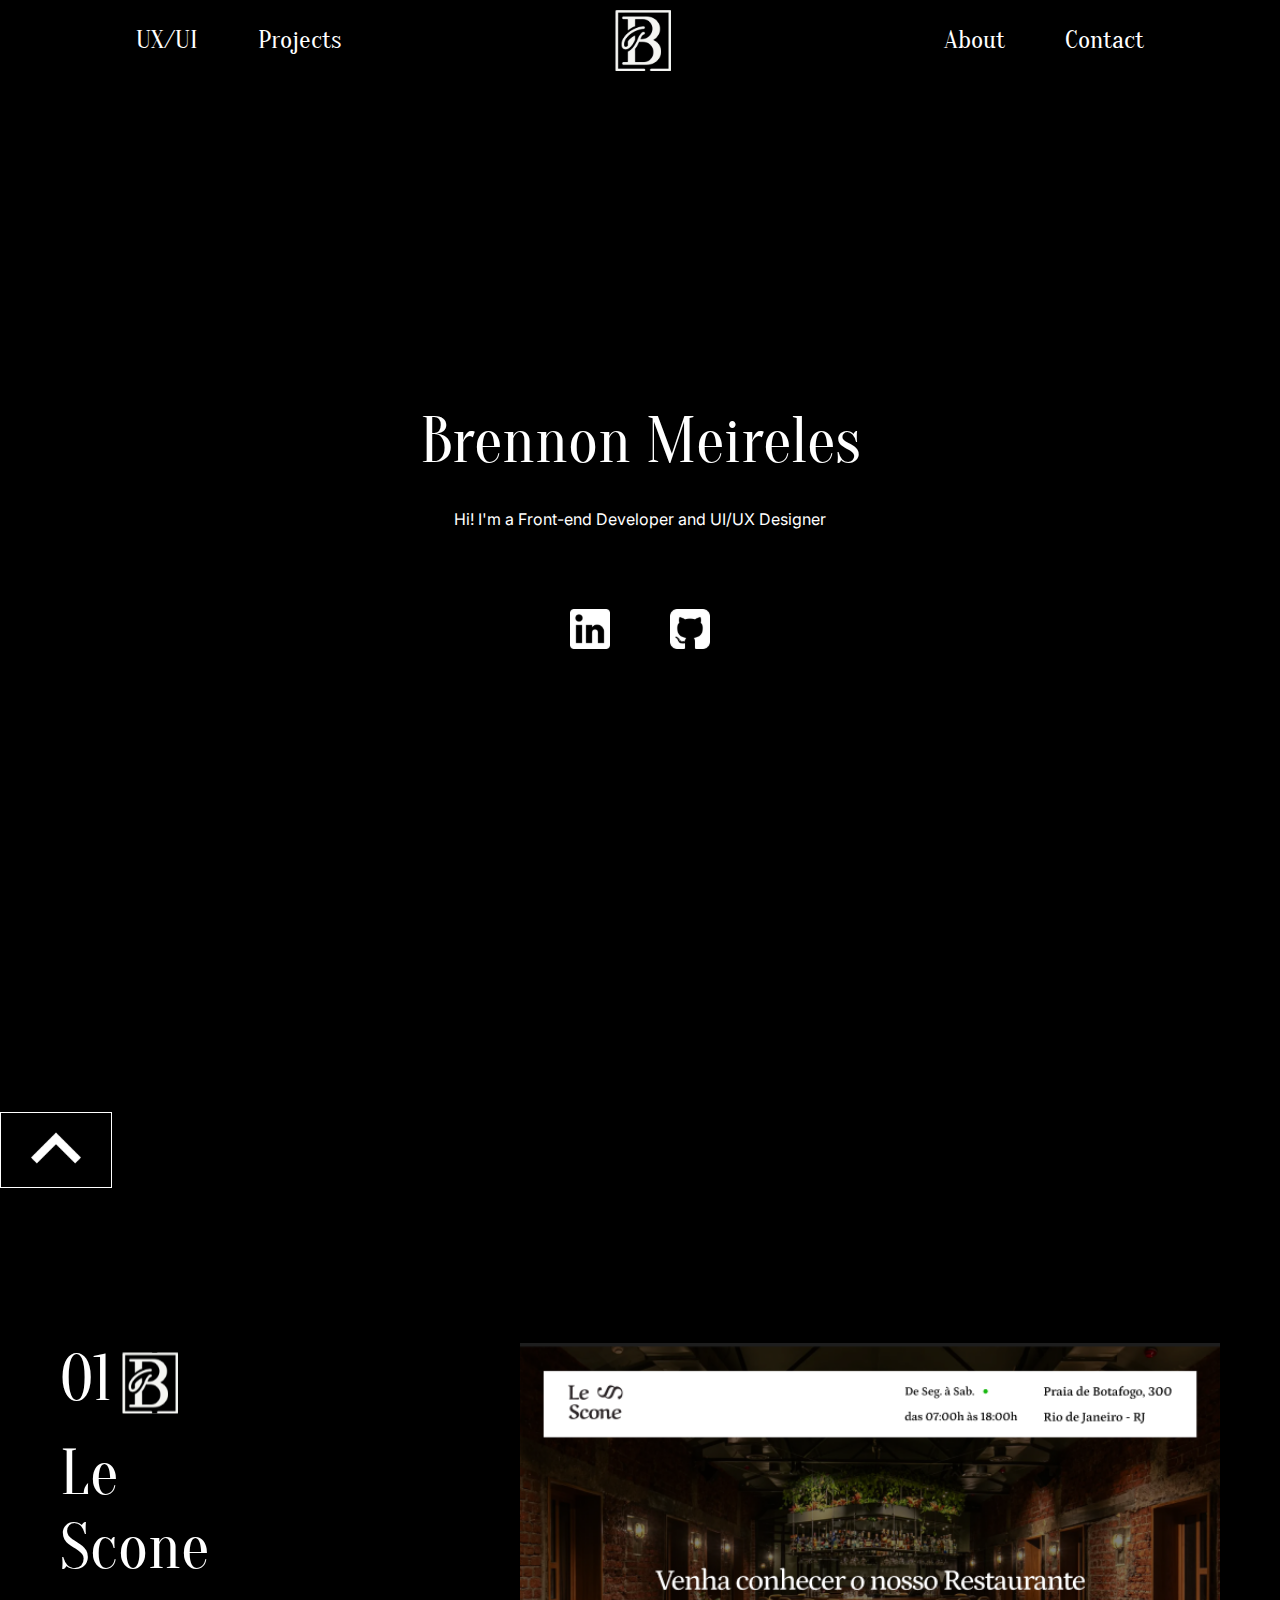
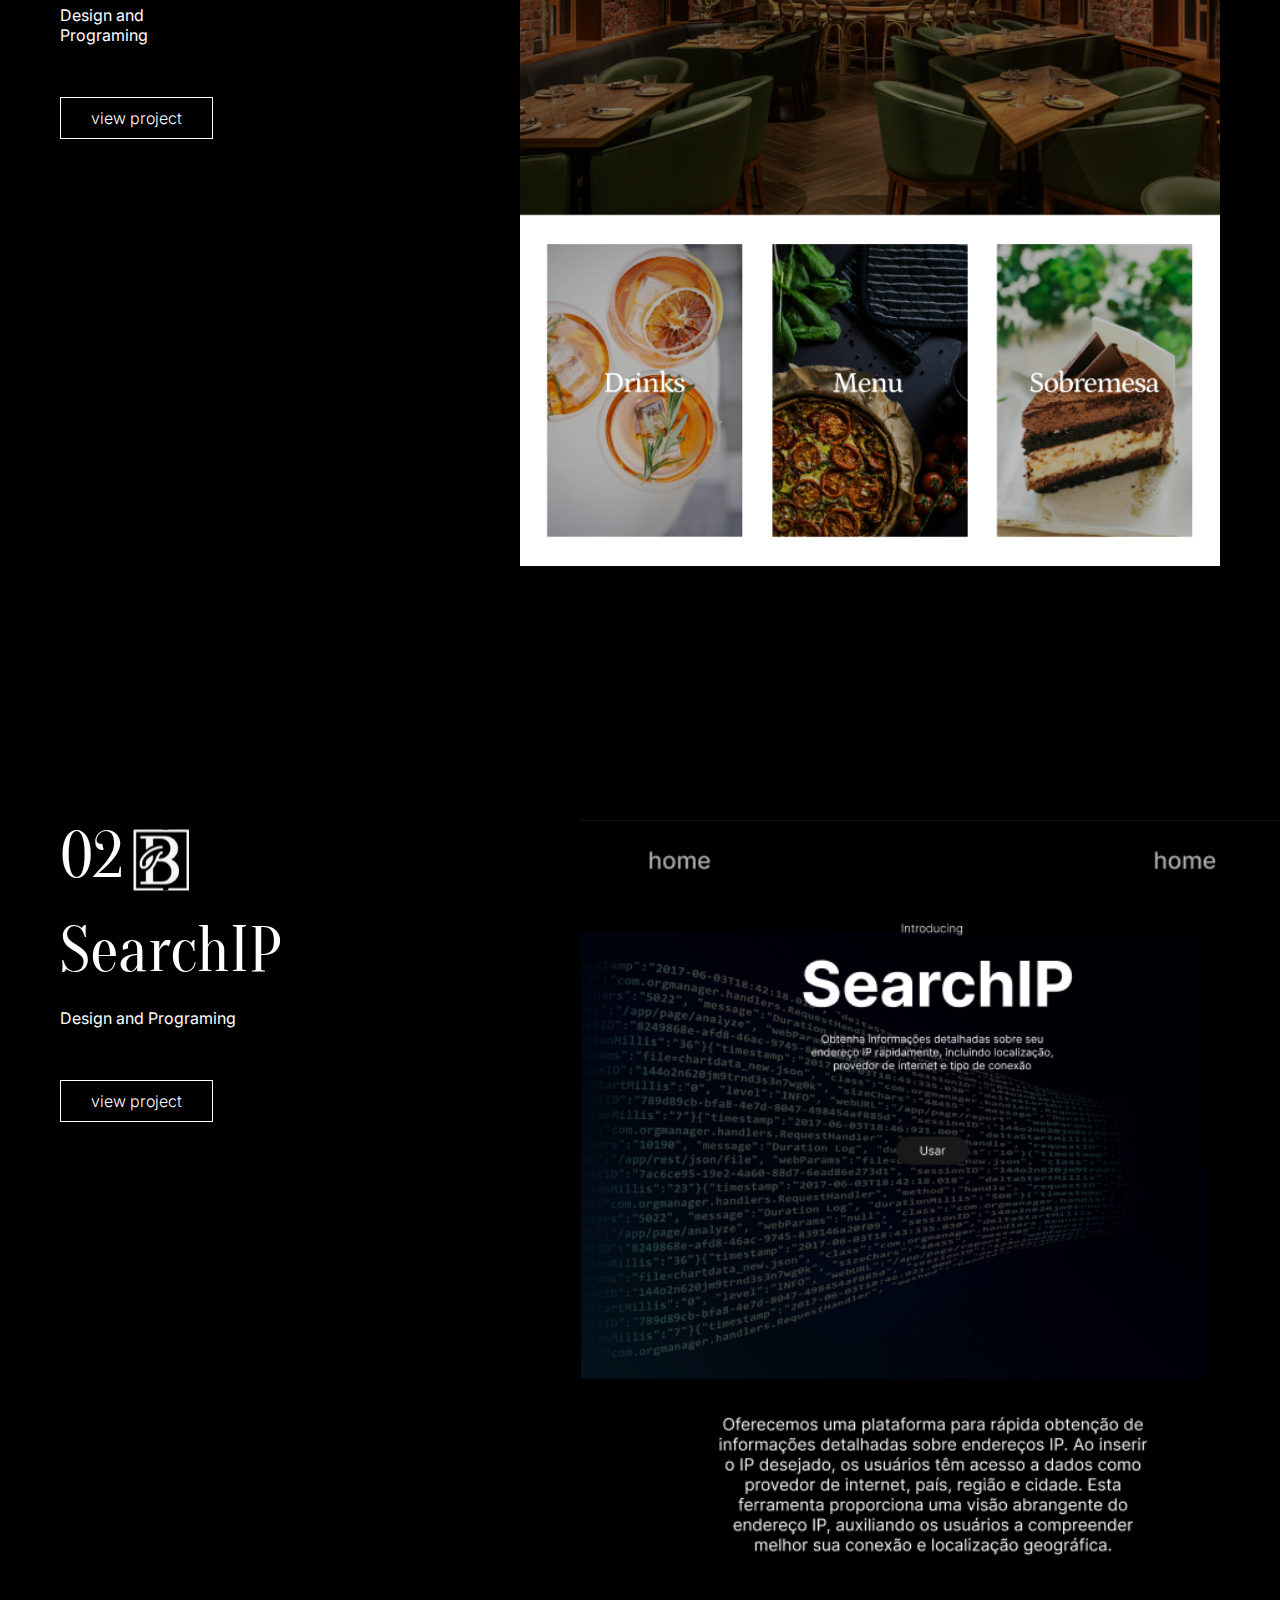
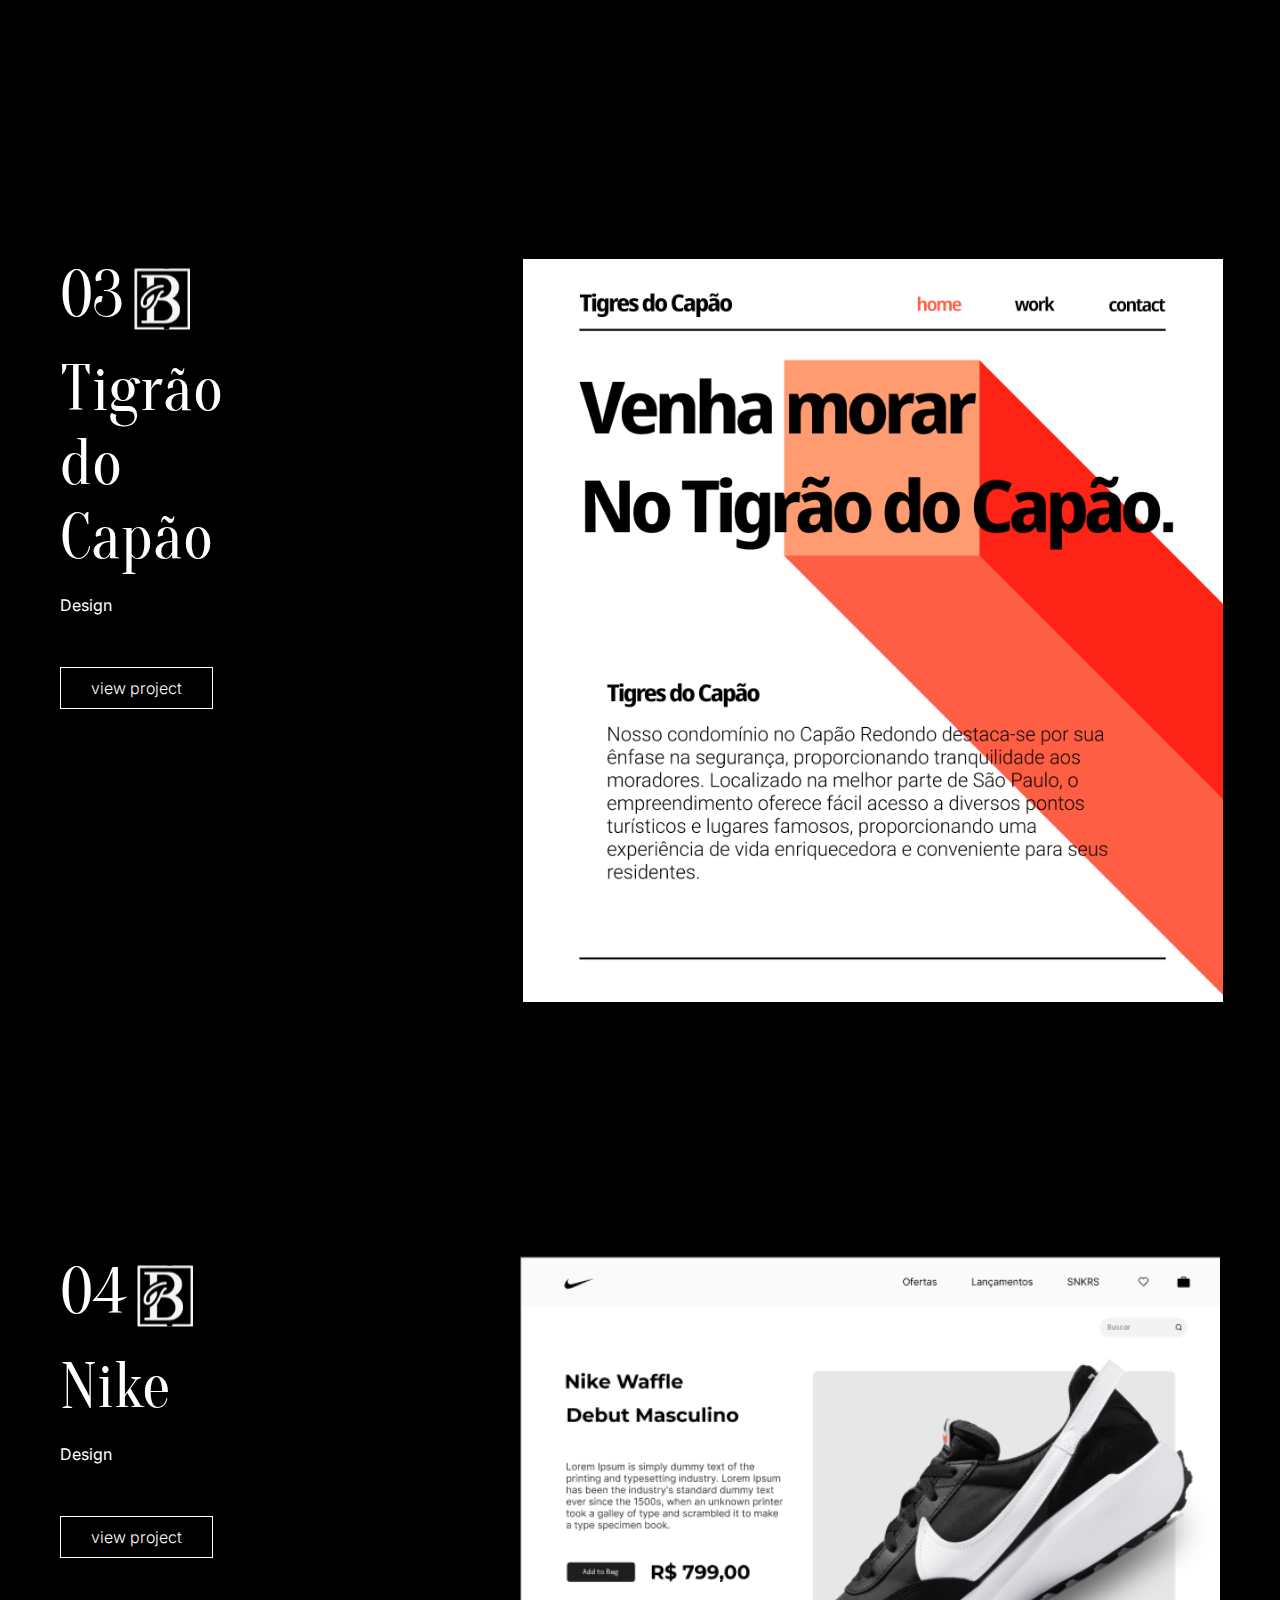
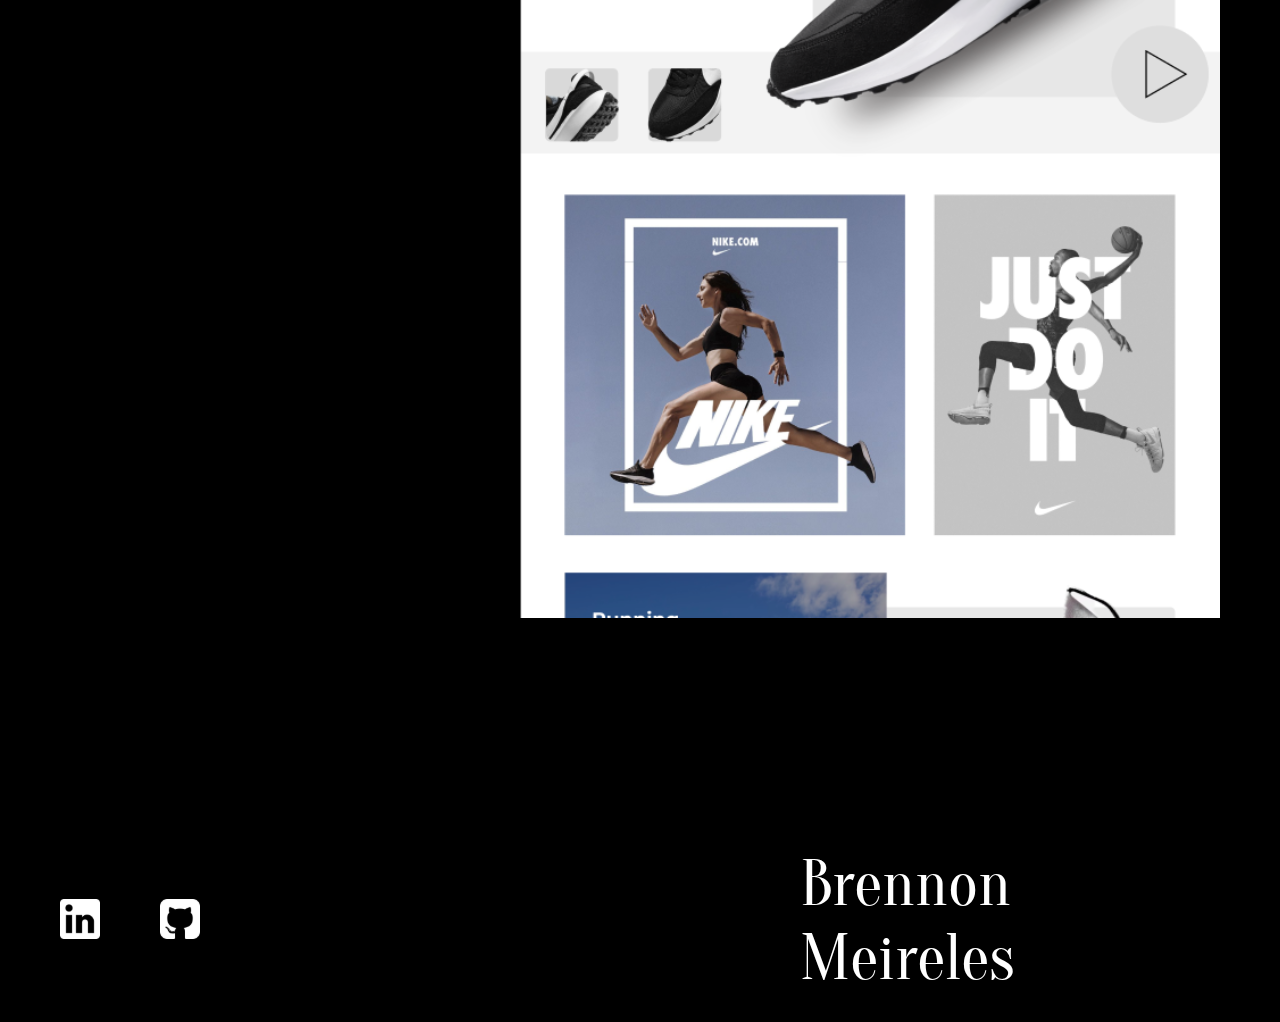
==== commit 1c50cd99: "feat: created up button" ====
--- a/index.html
+++ b/index.html
@@ -11,7 +11,7 @@
         <nav>
             <ul>
                 <li><a href="">UX/UI</a></li>
-                <li><a href="">Projects</a></li>
+                <li><a href="#projects">Projects</a></li>
             </ul>
 
             <img src="./src/img/logo B 1.svg" alt="logo B">
@@ -31,8 +31,12 @@
         </section>
         <div class="overlay"></div>    <!-- mascara para escureecer o background -->
     </header>
+    <!-- botao flutuante -->
+    <button onclick="scrollToTop()" id="btnTopo" title="Voltar para o Topo"><img src="./src/img/up-arrow-square-semfundo 2.svg" alt=""></button>
+    <!-- script do botao -->
+    <script src="./src/js/script.js"></script>
     <main>
-        <article>
+        <article id="projects">
             <section>
                 <div class="project-text">
                     <div class="project-number">
@@ -41,7 +45,10 @@
                     </div>
                     <h2>Le Scone</h2>
                     <h4>Design and Programing</h4>
-                    <button>view project</button>
+                    <button>
+                        <a href="https://github.com/BrennonMeireles/lescone-restaurant" target="_blank">view project</a>
+                    </button>
+                   
                 </div>
                 <div class="print-project">
                     <img src="/src/img/le-scone-print.png" alt="print do site le-scone">
@@ -55,7 +62,9 @@
                     </div>
                     <h2>SearchIP</h2>
                     <h4>Design and Programing</h4>
-                    <button>view project</button>
+                    <button>
+                        <a href="https://github.com/BrennonMeireles/sprint-consumo-api" target="_blank">view project</a>
+                    </button>
                 </div>
                 <div class="print-project">
                     <img src="/src/img/searchip-print.png" alt="print do site SearchIP">
--- a/src/css/style.css
+++ b/src/css/style.css
@@ -146,7 +146,7 @@
     display: inline-block;
     padding: 10px 30px; 
     border: 0.1em solid #fff;
-    margin: 2em 0.3em 0.3em 0;
+    margin: 2em 0.2em 0.3em 0;
     background-color: rgb(0, 0, 0, 0);
     box-sizing: border-box;
     
@@ -158,6 +158,12 @@
     color: #fff;
     text-align: center;
     transition: all 0.3s;
+}
+
+button > a {
+    font-family: "Inter", sans-serif;
+    font-size: 16px;
+    font-weight: 300;
 }
   
 button:hover {
@@ -187,6 +193,32 @@
 }
 
 @media only screen and (min-width: 1400px) {
+    nav > ul {
+        justify-content: space-between;
+        gap: 160px;
+    }
+
+    article > section {
+        padding: 150px 100px 100px 100px;
+        gap: 300px;
+    }
+
+    .print-project img {
+        width: 320px;
+    }
+
+    .project-text > h2 {
+        font-size: 70px;
+    }
+
+    .project-text > h4 {
+        font-size: 20px;
+    }
+
+    button {
+        padding: 15px 60px; 
+    }
+
     .print-project img {
         width: 800px;
     }
@@ -277,3 +309,46 @@
         width: 30px;
     }
 }
+
+@media only screen and (min-width: 601px) and (max-width: 1024px) {
+    /* Estilos para telas entre 601px e 1024px de largura */
+    
+    .img-contact {
+        display: flex;
+        gap: 60px;
+    }
+
+    article > section {
+        padding: 60px 60px;
+        gap: 100px;
+    }
+
+    .print-project img {
+        width: 400px;
+    }
+
+    .project-text > h2 {
+        font-size: 48px;
+        padding-bottom: 20px;
+    }
+
+    .project-text > h4 {
+        font-size: 13px;
+    }
+
+    button {
+        padding: 10px 24px; 
+    }
+
+    footer{
+        width: 100%;
+        padding: 30px;
+        gap: 0;
+        height: 100px;
+        margin-top: 50px;
+    }
+    
+    footer > h1 {
+        font-size: 40px;
+    }
+  }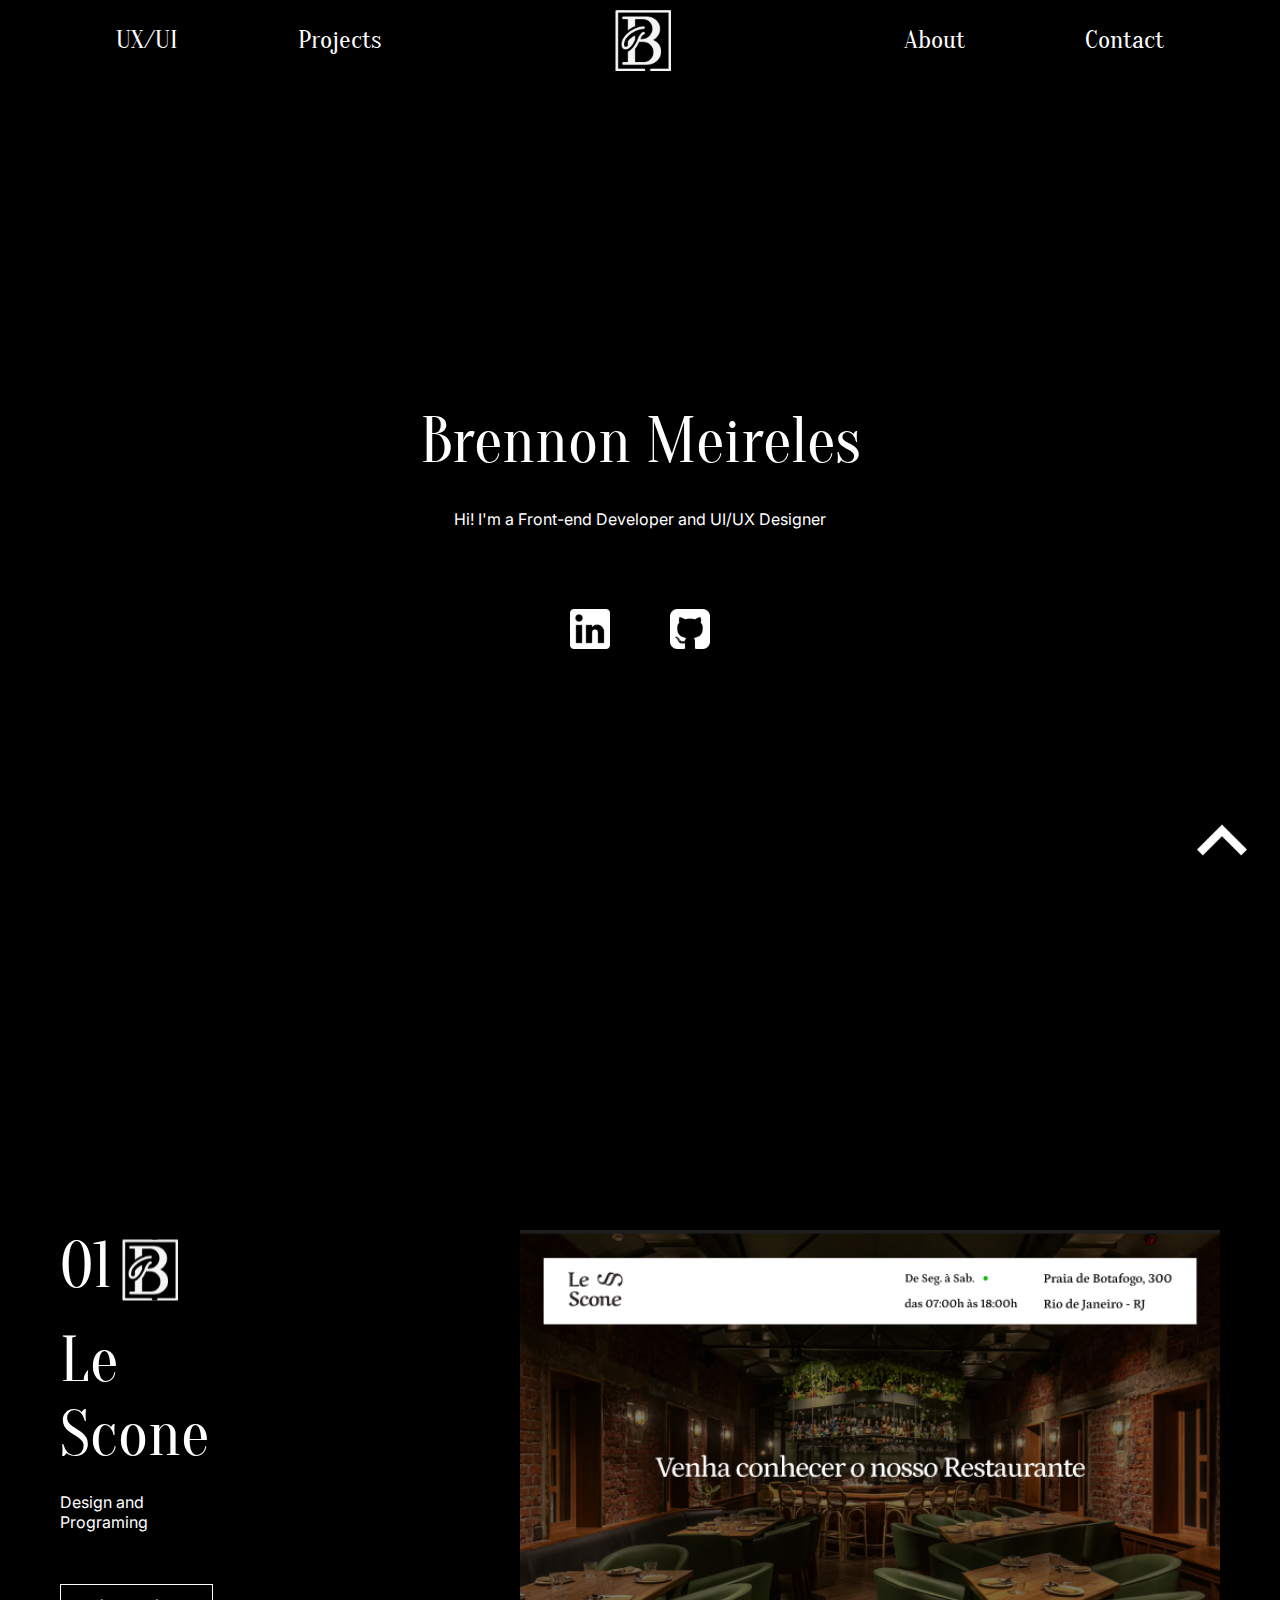
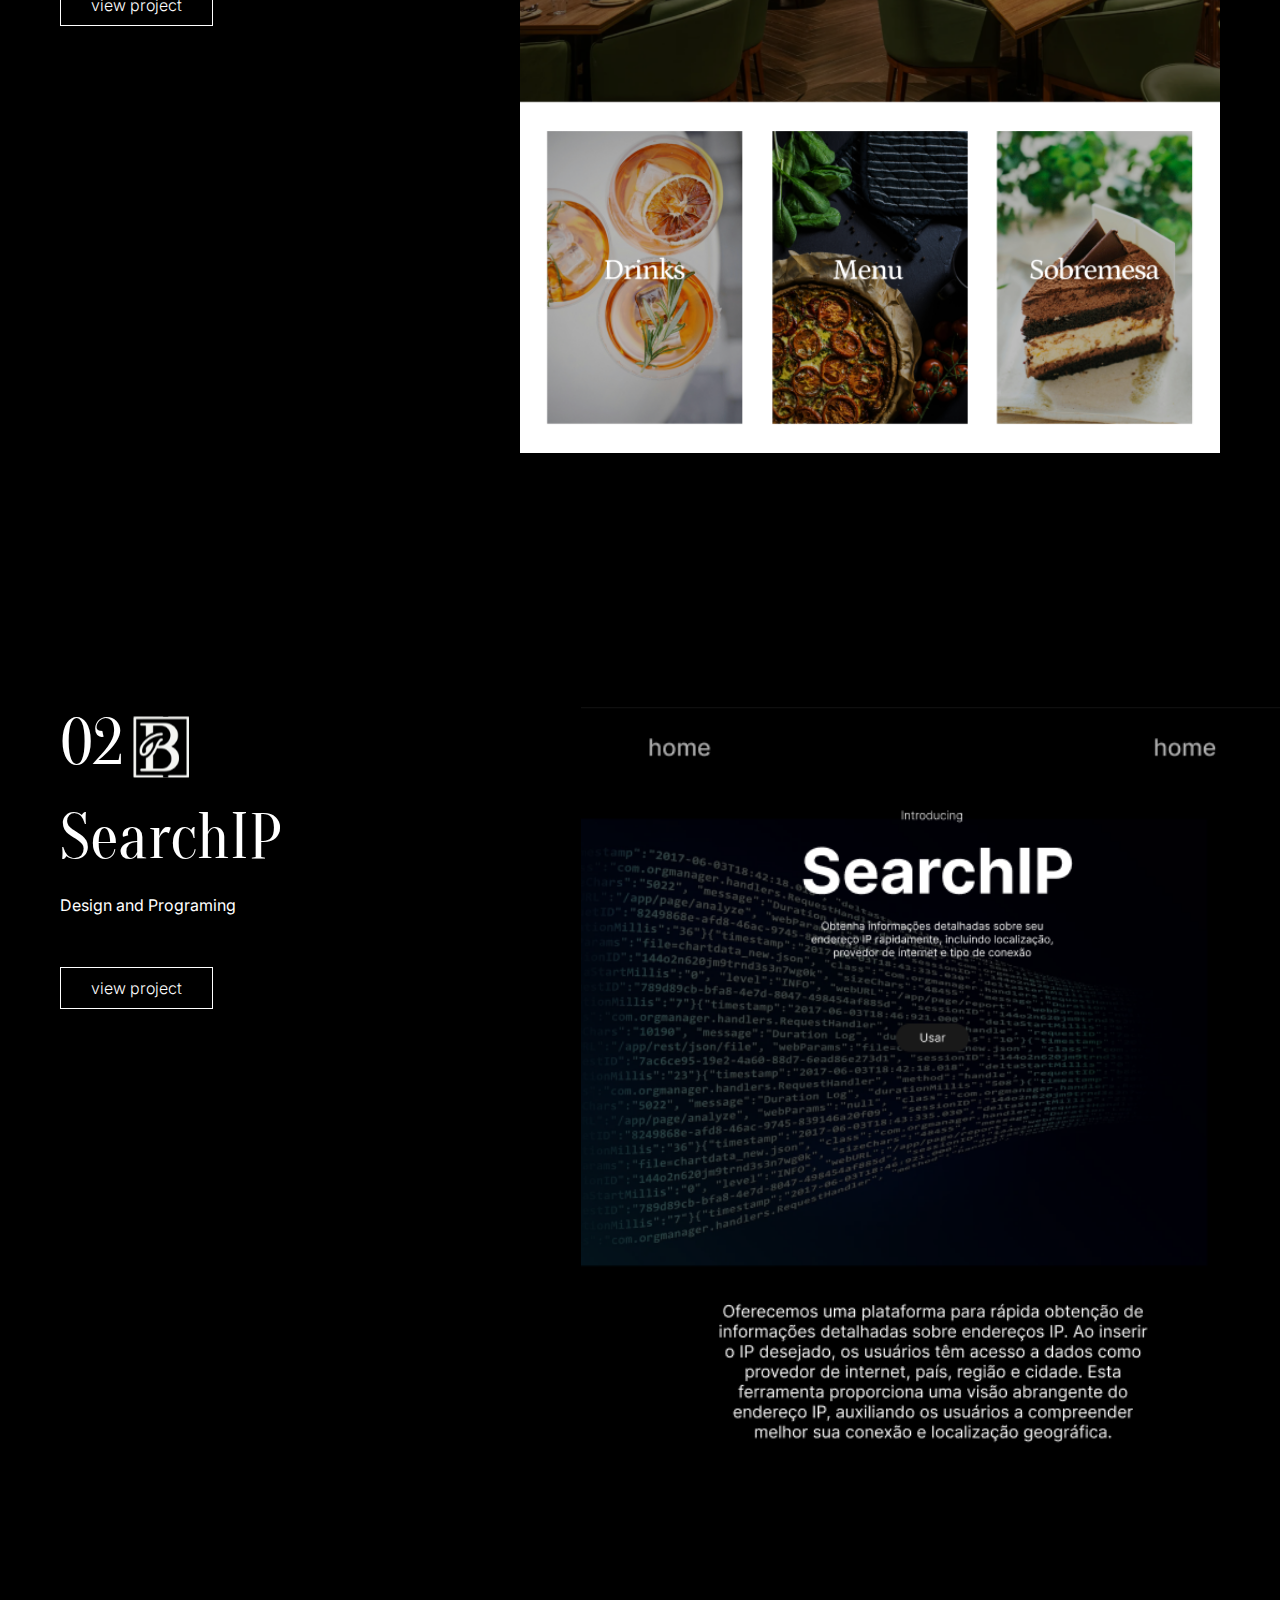
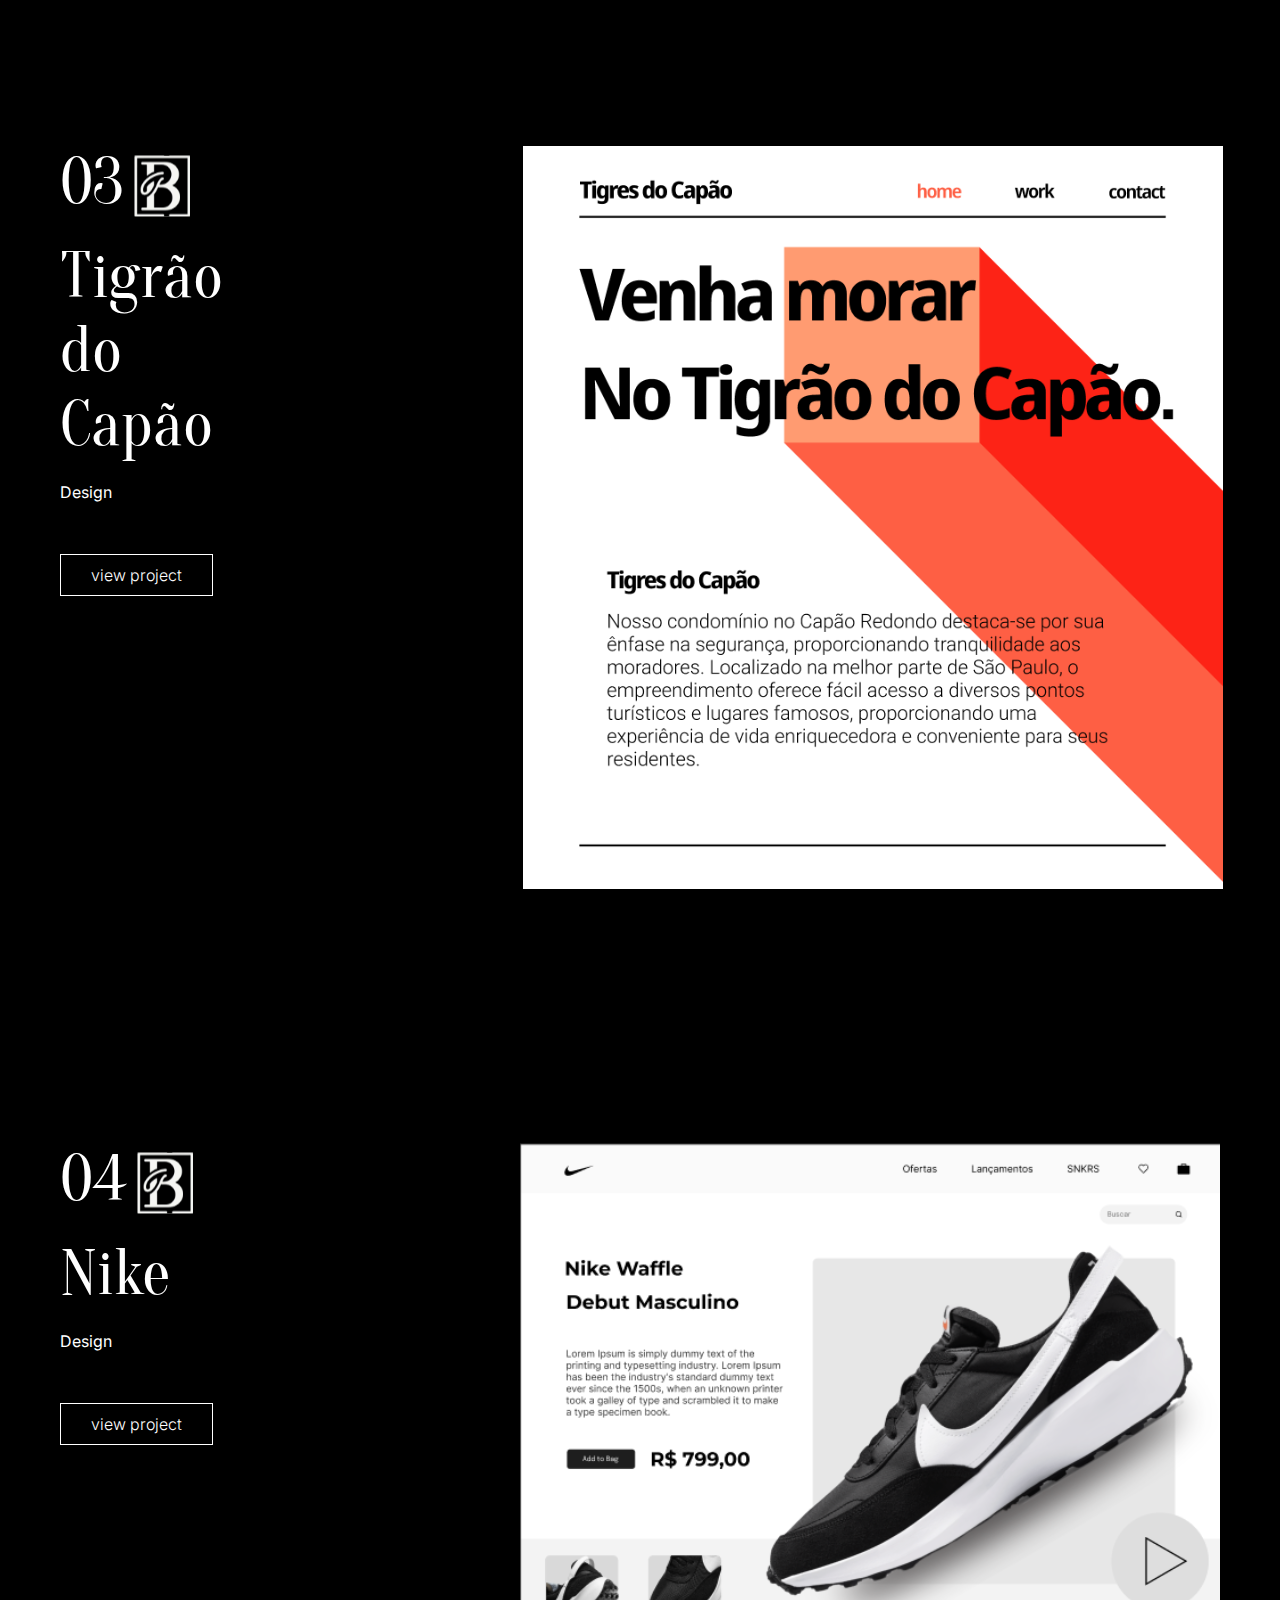
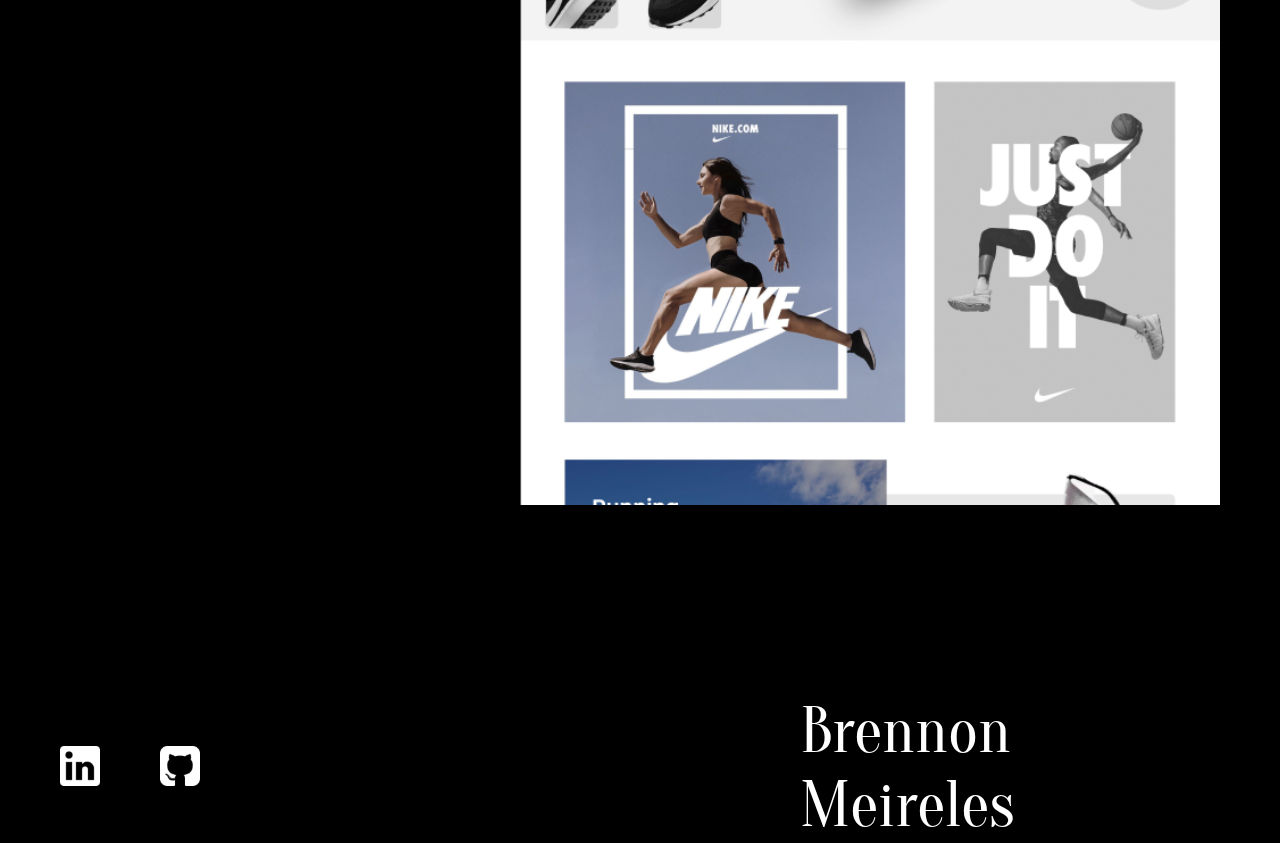
==== commit 99a5d563: "docs: added comments" ====
--- a/index.html
+++ b/index.html
@@ -4,6 +4,7 @@
     <meta charset="UTF-8">
     <meta name="viewport" content="width=device-width, initial-scale=1.0">
     <link rel="stylesheet" href="./src/css/style.css">
+    <link rel="icon" type="image/png" href="./src/img/logo B 1.svg">
     <title>Brennon Meireles</title>
 </head>
 <body>
@@ -29,12 +30,18 @@
                 <a href="https://github.com/BrennonMeireles"            target="_blank"><img src="./src/img/github-logo-white-2 1.svg" alt="logo github"></a>  
             </div>
         </section>
-        <div class="overlay"></div>    <!-- mascara para escureecer o background -->
+         <!-- mascara para escurecer o background -->
+        <div class="overlay"></div>
+
     </header>
+
     <!-- botao flutuante -->
     <button onclick="scrollToTop()" id="btnTopo" title="Voltar para o Topo"><img src="./src/img/up-arrow-square-semfundo 2.svg" alt=""></button>
+
     <!-- script do botao -->
     <script src="./src/js/script.js"></script>
+
+    <!-- Sessao de Projetos -->
     <main>
         <article id="projects">
             <section>
@@ -100,6 +107,7 @@
             </section>
         </article>
     </main>
+    <!-- Rodape do site -->
     <footer>
         <div class="img-contact">
             <a href="https://www.linkedin.com/in/brennon-meireles/" target="_blank"><img src="./src/img/linkedin-logo-white 2.svg" alt="linkedin logo"></a>
--- a/src/css/style.css
+++ b/src/css/style.css
@@ -2,10 +2,14 @@
 @import url('https://fonts.googleapis.com/css2?family=Oranienbaum&display=swap');
 @import url('https://fonts.googleapis.com/css2?family=Inter:wght@100..900&family=Oranienbaum&display=swap');
 
-*{
+* {
     margin: 0;
     padding: 0;
     box-sizing: border-box;
+}
+
+html {
+    scroll-behavior: smooth;
 }
 
 body {
@@ -27,7 +31,7 @@
 nav > ul {
     display: flex;
     justify-content: space-around;
-    gap: 60px;
+    gap: 120px;
 }
 
 li , a {
@@ -61,6 +65,26 @@
     z-index: 1;
 }
 
+/* Estilo do botão flutuante */
+
+#btnTopo {
+    display: flex;
+    position: fixed;
+    bottom: 20px;
+    right: 20px;
+    background-color: rgb(0, 0, 0, 0.5);
+    border-radius: 50%;
+    border: none;
+    cursor: pointer;
+    padding: 10px;
+    transition: opacity 0.3s;
+    z-index: 1;
+}
+  
+#btnTopo:hover {
+    opacity: 0.7;
+}
+
 header > section {
     display: flex;
     flex-direction: column;
@@ -94,6 +118,7 @@
 
 
 /* projetos */
+
 article > section {
     display: flex;
     justify-content: space-between;
@@ -142,6 +167,7 @@
 }
 
 /* botao */
+
 button {
     display: inline-block;
     padding: 10px 30px; 
@@ -177,7 +203,7 @@
     justify-content: space-between;
     padding: 60px;
     gap: 600px;
-    height: 200px;
+    height: 100px;
     background-image: url(/src/img/fundo-abstrato-tinta-mascararondas-azuis.gif);
     background-position: center;
     background-repeat: no-repeat;
@@ -192,37 +218,7 @@
     font-size: 64px;
 }
 
-@media only screen and (min-width: 1400px) {
-    nav > ul {
-        justify-content: space-between;
-        gap: 160px;
-    }
-
-    article > section {
-        padding: 150px 100px 100px 100px;
-        gap: 300px;
-    }
-
-    .print-project img {
-        width: 320px;
-    }
-
-    .project-text > h2 {
-        font-size: 70px;
-    }
-
-    .project-text > h4 {
-        font-size: 20px;
-    }
-
-    button {
-        padding: 15px 60px; 
-    }
-
-    .print-project img {
-        width: 800px;
-    }
-}
+/* responsiviade para telas menores */
 
 @media only screen and (max-width: 600px) {
     
@@ -351,4 +347,38 @@
     footer > h1 {
         font-size: 40px;
     }
-  }+}
+
+/* responsividade para telas maiores */
+@media only screen and (min-width: 1600px) and (max-width: 2560px) {
+
+    nav > ul {
+        justify-content: space-between;
+        gap: 160px;
+    }
+
+    article > section {
+        padding: 150px 100px 100px 100px;
+        gap: 300px;
+    }
+
+    .print-project img {
+        width: 320px;
+    }
+
+    .project-text > h2 {
+        font-size: 70px;
+    }
+
+    .project-text > h4 {
+        font-size: 20px;
+    }
+
+    button {
+        padding: 15px 60px; 
+    }
+
+    .print-project img {
+        width: 800px;
+    }
+}